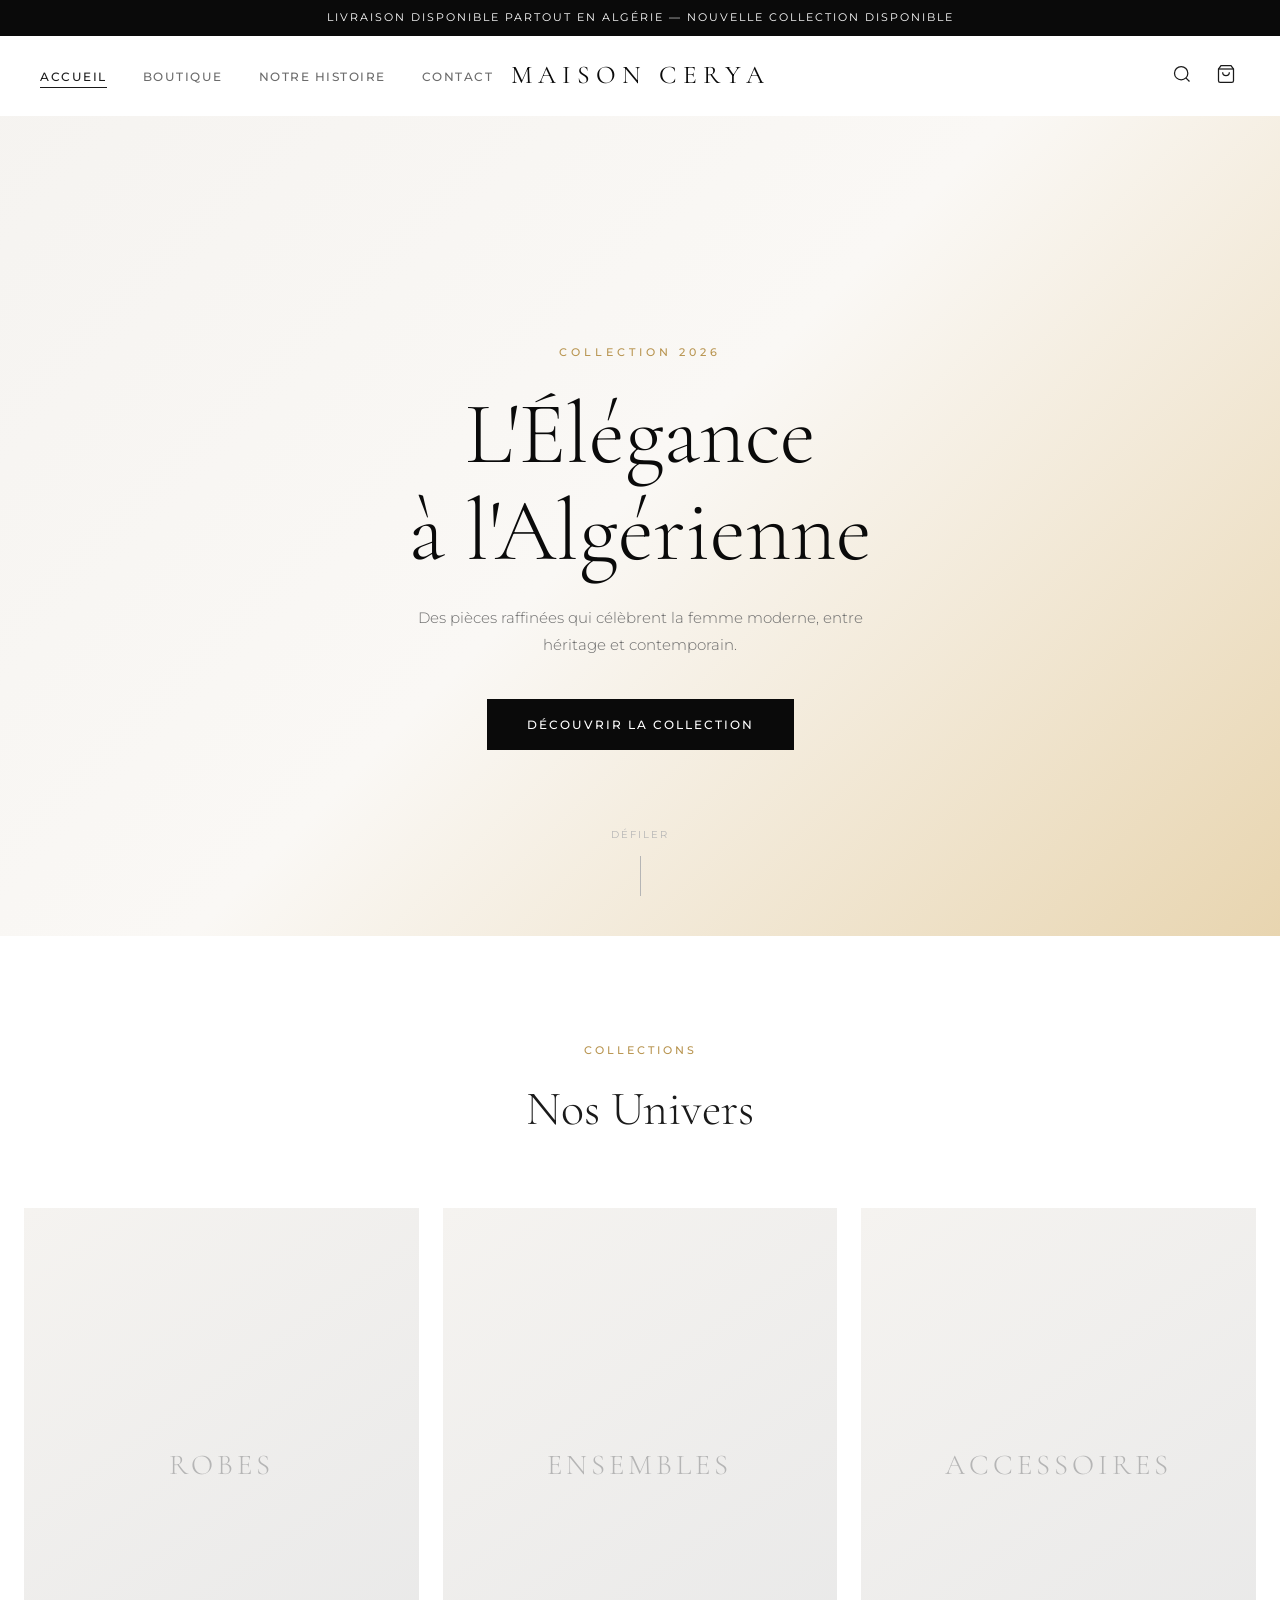
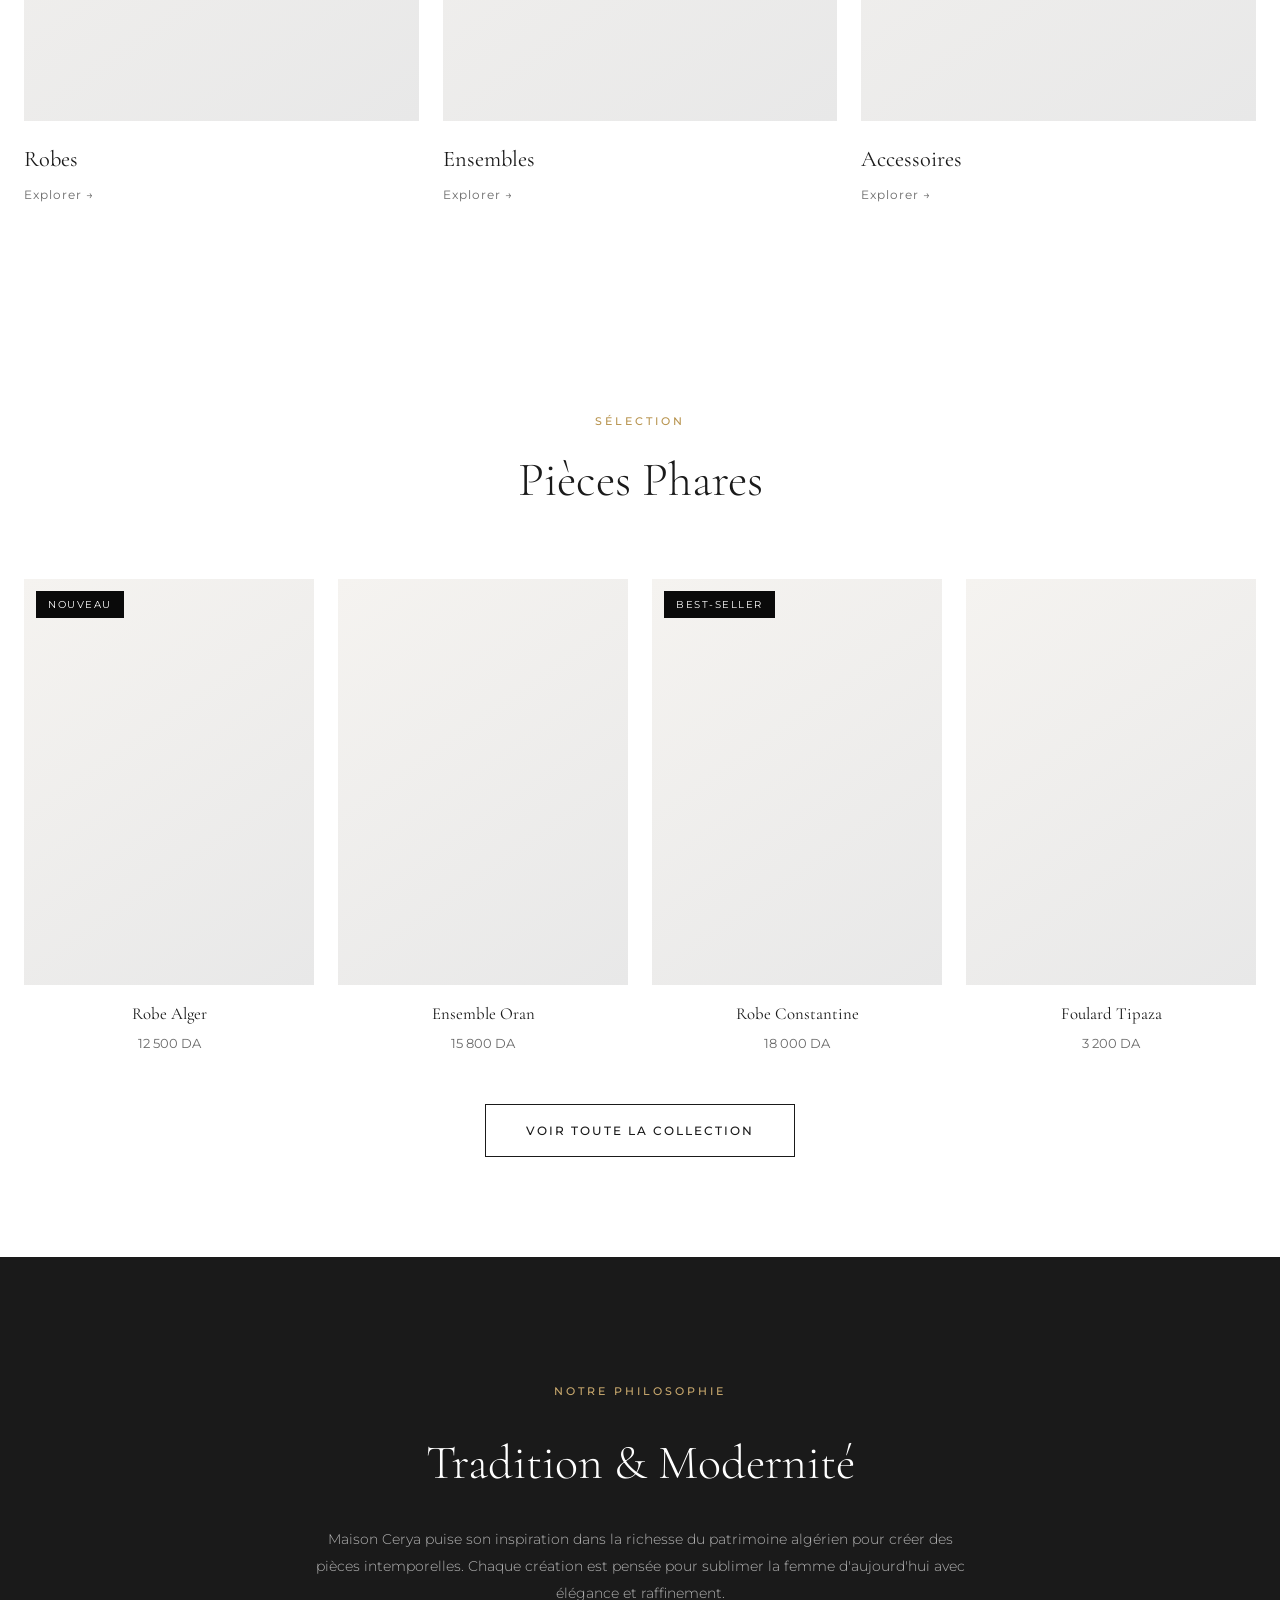
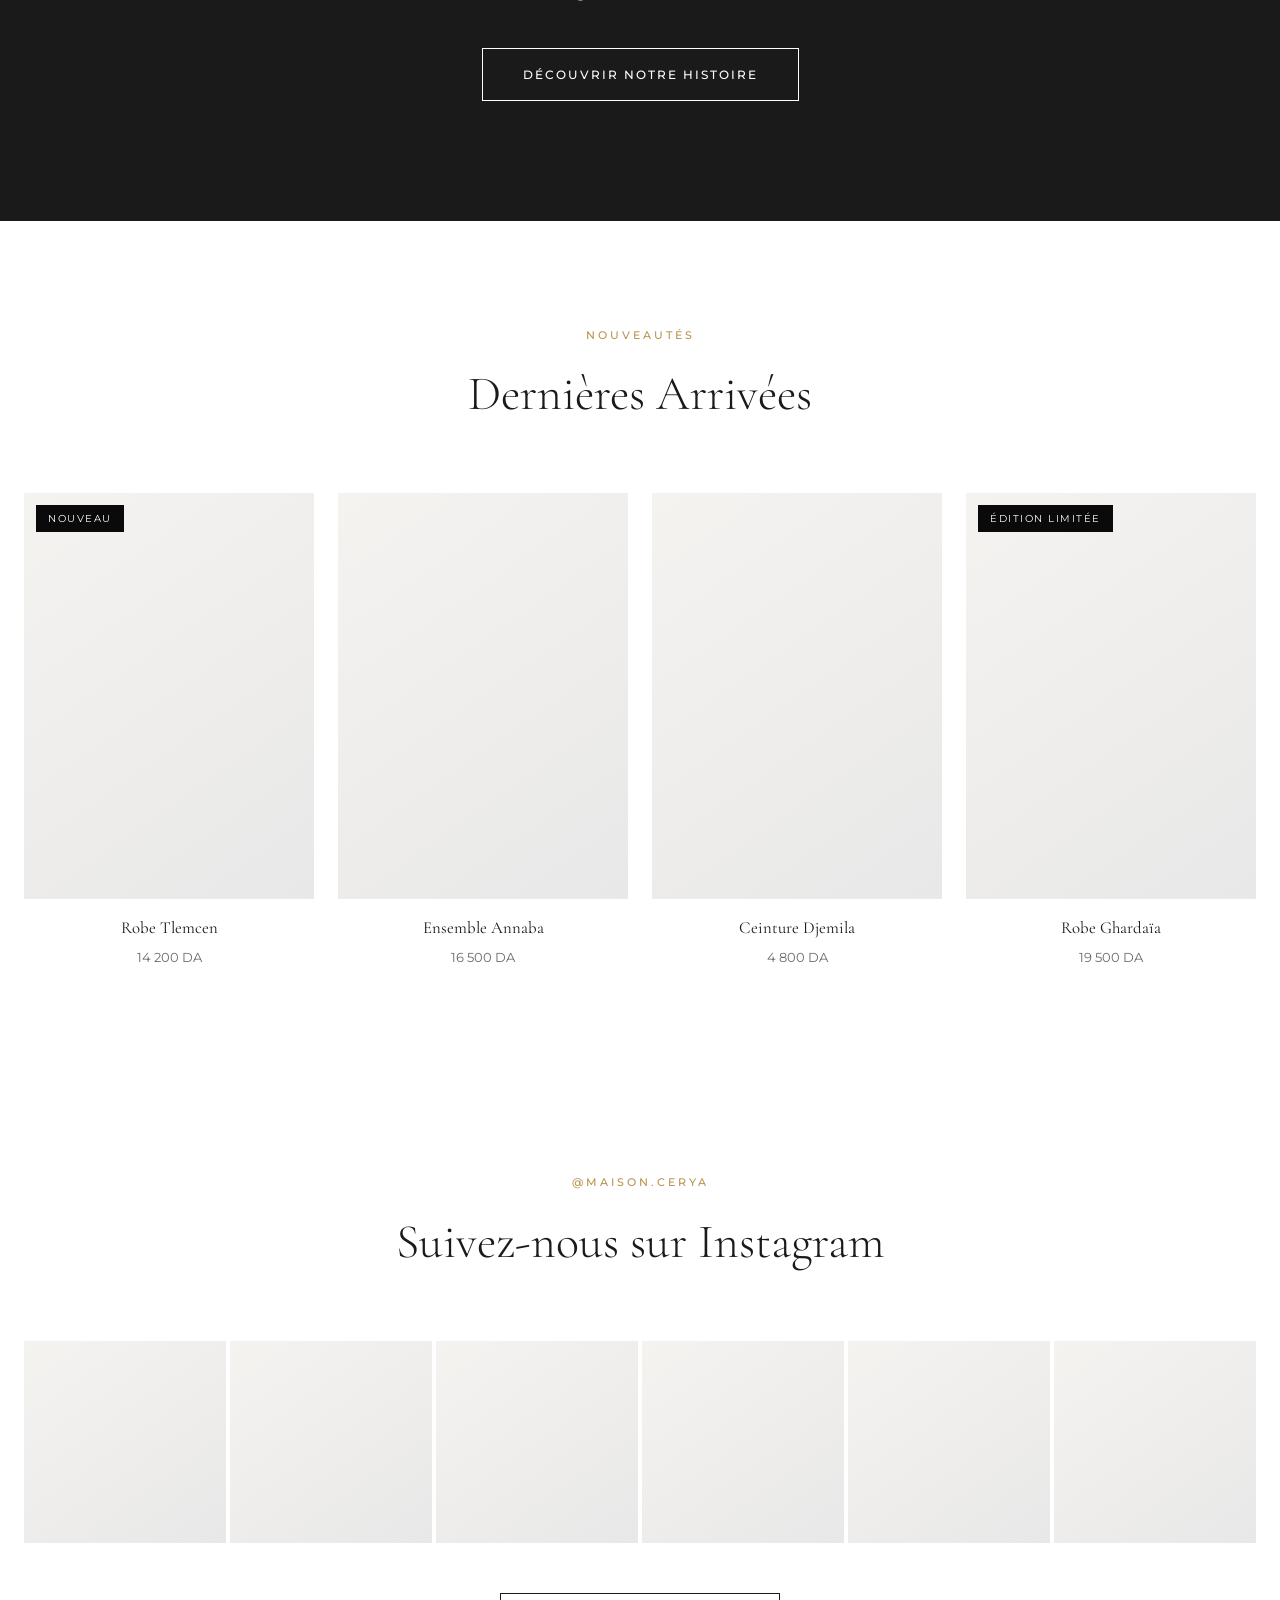
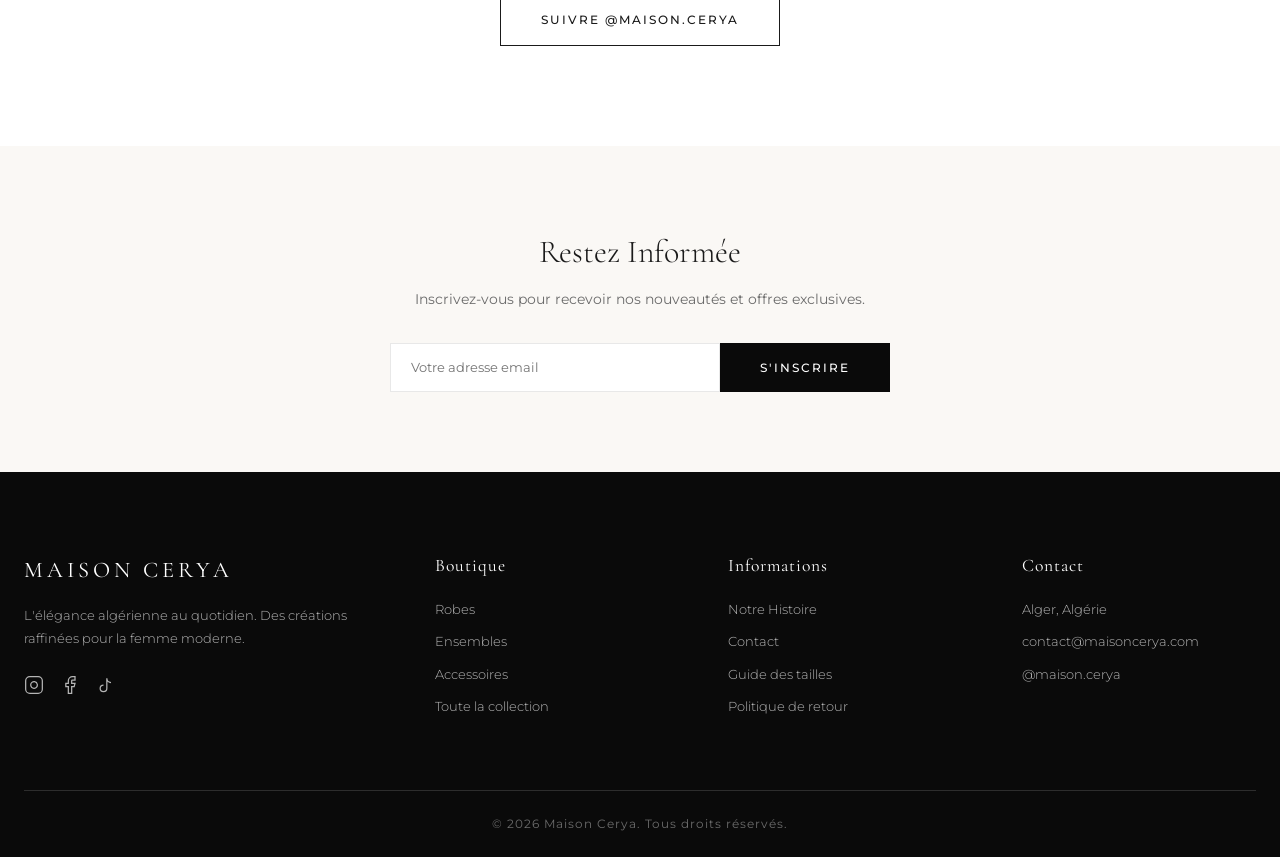
==== index.html @ 9278daff "Initial commit - Maison Cerya website" ====
<!doctype html>
<html lang="fr">
  <head>
    <meta charset="UTF-8" />
    <meta name="viewport" content="width=device-width, initial-scale=1.0" />
    <title>Maison Cerya — Élégance Algérienne</title>
    <meta
      name="description"
      content="Maison Cerya — Marque de vêtements pour femmes alliant tradition algérienne et élégance moderne."
    />
    <link rel="preconnect" href="https://fonts.googleapis.com" />
    <link rel="preconnect" href="https://fonts.gstatic.com" crossorigin />
    <link
      href="https://fonts.googleapis.com/css2?family=Cormorant+Garamond:ital,wght@0,300;0,400;0,500;0,600;1,300;1,400&family=Montserrat:wght@300;400;500;600&display=swap"
      rel="stylesheet"
    />
    <link rel="stylesheet" href="css/style.css" />
  </head>
  <body>
    <!-- Announcement Bar -->
    <div class="announcement-bar">
      <p>
        Livraison disponible partout en Algérie — Nouvelle collection disponible
      </p>
    </div>

    <!-- Navigation -->
    <nav class="navbar" id="navbar">
      <div class="nav-container">
        <button class="menu-toggle" id="menuToggle" aria-label="Menu">
          <span></span>
          <span></span>
          <span></span>
        </button>

        <a href="index.html" class="logo">
          <span class="logo-text">MAISON CERYA</span>
        </a>

        <ul class="nav-links" id="navLinks">
          <li><a href="index.html" class="active">Accueil</a></li>
          <li><a href="shop.html">Boutique</a></li>
          <li><a href="about.html">Notre Histoire</a></li>
          <li><a href="contact.html">Contact</a></li>
        </ul>

        <div class="nav-icons">
          <button
            class="icon-btn search-btn"
            id="searchBtn"
            aria-label="Rechercher"
          >
            <svg
              width="20"
              height="20"
              viewBox="0 0 24 24"
              fill="none"
              stroke="currentColor"
              stroke-width="1.5"
            >
              <circle cx="11" cy="11" r="8" />
              <path d="m21 21-4.35-4.35" />
            </svg>
          </button>
          <button class="icon-btn cart-btn" id="cartBtn" aria-label="Panier">
            <svg
              width="20"
              height="20"
              viewBox="0 0 24 24"
              fill="none"
              stroke="currentColor"
              stroke-width="1.5"
            >
              <path d="M6 2L3 6v14a2 2 0 002 2h14a2 2 0 002-2V6l-3-4z" />
              <line x1="3" y1="6" x2="21" y2="6" />
              <path d="M16 10a4 4 0 01-8 0" />
            </svg>
            <span class="cart-count" id="cartCount">0</span>
          </button>
        </div>
      </div>
    </nav>

    <!-- Mobile Menu -->
    <div class="mobile-menu" id="mobileMenu">
      <ul>
        <li><a href="index.html">Accueil</a></li>
        <li><a href="shop.html">Boutique</a></li>
        <li><a href="about.html">Notre Histoire</a></li>
        <li><a href="contact.html">Contact</a></li>
      </ul>
    </div>

    <!-- Search Overlay -->
    <div class="search-overlay" id="searchOverlay">
      <div class="search-container">
        <input
          type="text"
          placeholder="Rechercher..."
          id="searchInput"
          autocomplete="off"
        />
        <button class="search-close" id="searchClose" aria-label="Fermer">
          <svg
            width="24"
            height="24"
            viewBox="0 0 24 24"
            fill="none"
            stroke="currentColor"
            stroke-width="1.5"
          >
            <line x1="18" y1="6" x2="6" y2="18" />
            <line x1="6" y1="6" x2="18" y2="18" />
          </svg>
        </button>
      </div>
    </div>

    <!-- Cart Sidebar -->
    <div class="cart-overlay" id="cartOverlay"></div>
    <div class="cart-sidebar" id="cartSidebar">
      <div class="cart-header">
        <h3>Votre Panier</h3>
        <button class="cart-close" id="cartClose" aria-label="Fermer">
          <svg
            width="24"
            height="24"
            viewBox="0 0 24 24"
            fill="none"
            stroke="currentColor"
            stroke-width="1.5"
          >
            <line x1="18" y1="6" x2="6" y2="18" />
            <line x1="6" y1="6" x2="18" y2="18" />
          </svg>
        </button>
      </div>
      <div class="cart-items" id="cartItems">
        <div class="cart-empty">
          <p>Votre panier est vide</p>
          <a href="shop.html" class="btn btn-primary">Découvrir la boutique</a>
        </div>
      </div>
      <div class="cart-footer" id="cartFooter" style="display: none">
        <div class="cart-total">
          <span>Total</span>
          <span id="cartTotal">0 DA</span>
        </div>
        <button class="btn btn-primary btn-full" id="checkoutBtn">
          Passer la commande
        </button>
      </div>
    </div>

    <!-- Hero Section -->
    <section class="hero">
      <div class="hero-content">
        <span class="hero-subtitle fade-up">Collection 2026</span>
        <h1 class="hero-title fade-up">L'Élégance<br />à l'Algérienne</h1>
        <p class="hero-desc fade-up">
          Des pièces raffinées qui célèbrent la femme moderne, entre héritage et
          contemporain.
        </p>
        <a href="shop.html" class="btn btn-primary fade-up"
          >Découvrir la collection</a
        >
      </div>
      <div class="hero-scroll">
        <span>Défiler</span>
        <div class="scroll-line"></div>
      </div>
    </section>

    <!-- Featured Categories -->
    <section class="categories section">
      <div class="container">
        <div class="section-header">
          <span class="section-tag">Collections</span>
          <h2 class="section-title">Nos Univers</h2>
        </div>
        <div class="categories-grid">
          <a href="shop.html?category=robes" class="category-card">
            <div class="category-image">
              <div class="category-placeholder">
                <span>ROBES</span>
              </div>
            </div>
            <div class="category-info">
              <h3>Robes</h3>
              <span class="category-link">Explorer →</span>
            </div>
          </a>
          <a href="shop.html?category=ensembles" class="category-card">
            <div class="category-image">
              <div class="category-placeholder">
                <span>ENSEMBLES</span>
              </div>
            </div>
            <div class="category-info">
              <h3>Ensembles</h3>
              <span class="category-link">Explorer →</span>
            </div>
          </a>
          <a href="shop.html?category=accessoires" class="category-card">
            <div class="category-image">
              <div class="category-placeholder">
                <span>ACCESSOIRES</span>
              </div>
            </div>
            <div class="category-info">
              <h3>Accessoires</h3>
              <span class="category-link">Explorer →</span>
            </div>
          </a>
        </div>
      </div>
    </section>

    <!-- Featured Products -->
    <section class="featured section">
      <div class="container">
        <div class="section-header">
          <span class="section-tag">Sélection</span>
          <h2 class="section-title">Pièces Phares</h2>
        </div>
        <div class="products-grid" id="featuredProducts">
          <!-- Products loaded dynamically via Shopify or static fallback -->
        </div>
        <div class="section-cta">
          <a href="shop.html" class="btn btn-outline"
            >Voir toute la collection</a
          >
        </div>
      </div>
    </section>

    <!-- Brand Story Banner -->
    <section class="story-banner">
      <div class="story-content">
        <span class="section-tag">Notre Philosophie</span>
        <h2>Tradition & Modernité</h2>
        <p>
          Maison Cerya puise son inspiration dans la richesse du patrimoine
          algérien pour créer des pièces intemporelles. Chaque création est
          pensée pour sublimer la femme d'aujourd'hui avec élégance et
          raffinement.
        </p>
        <a href="about.html" class="btn btn-outline-light"
          >Découvrir notre histoire</a
        >
      </div>
    </section>

    <!-- New Arrivals -->
    <section class="new-arrivals section">
      <div class="container">
        <div class="section-header">
          <span class="section-tag">Nouveautés</span>
          <h2 class="section-title">Dernières Arrivées</h2>
        </div>
        <div class="products-grid" id="newArrivals">
          <!-- Products loaded dynamically -->
        </div>
      </div>
    </section>

    <!-- Instagram Feed -->
    <section class="instagram section">
      <div class="container">
        <div class="section-header">
          <span class="section-tag">@maison.cerya</span>
          <h2 class="section-title">Suivez-nous sur Instagram</h2>
        </div>
        <div class="instagram-grid">
          <a
            href="https://www.instagram.com/maison.cerya/"
            target="_blank"
            rel="noopener noreferrer"
            class="insta-item"
          >
            <div class="insta-placeholder"></div>
          </a>
          <a
            href="https://www.instagram.com/maison.cerya/"
            target="_blank"
            rel="noopener noreferrer"
            class="insta-item"
          >
            <div class="insta-placeholder"></div>
          </a>
          <a
            href="https://www.instagram.com/maison.cerya/"
            target="_blank"
            rel="noopener noreferrer"
            class="insta-item"
          >
            <div class="insta-placeholder"></div>
          </a>
          <a
            href="https://www.instagram.com/maison.cerya/"
            target="_blank"
            rel="noopener noreferrer"
            class="insta-item"
          >
            <div class="insta-placeholder"></div>
          </a>
          <a
            href="https://www.instagram.com/maison.cerya/"
            target="_blank"
            rel="noopener noreferrer"
            class="insta-item"
          >
            <div class="insta-placeholder"></div>
          </a>
          <a
            href="https://www.instagram.com/maison.cerya/"
            target="_blank"
            rel="noopener noreferrer"
            class="insta-item"
          >
            <div class="insta-placeholder"></div>
          </a>
        </div>
        <div class="section-cta">
          <a
            href="https://www.instagram.com/maison.cerya/"
            target="_blank"
            rel="noopener noreferrer"
            class="btn btn-outline"
            >Suivre @maison.cerya</a
          >
        </div>
      </div>
    </section>

    <!-- Newsletter -->
    <section class="newsletter">
      <div class="container">
        <div class="newsletter-content">
          <h2>Restez Informée</h2>
          <p>
            Inscrivez-vous pour recevoir nos nouveautés et offres exclusives.
          </p>
          <form class="newsletter-form" id="newsletterForm">
            <input type="email" placeholder="Votre adresse email" required />
            <button type="submit" class="btn btn-primary">S'inscrire</button>
          </form>
        </div>
      </div>
    </section>

    <!-- Footer -->
    <footer class="footer">
      <div class="container">
        <div class="footer-grid">
          <div class="footer-col footer-brand">
            <h3 class="footer-logo">MAISON CERYA</h3>
            <p>
              L'élégance algérienne au quotidien. Des créations raffinées pour
              la femme moderne.
            </p>
            <div class="social-links">
              <a
                href="https://www.instagram.com/maison.cerya/"
                target="_blank"
                rel="noopener noreferrer"
                aria-label="Instagram"
              >
                <svg
                  width="20"
                  height="20"
                  viewBox="0 0 24 24"
                  fill="none"
                  stroke="currentColor"
                  stroke-width="1.5"
                >
                  <rect x="2" y="2" width="20" height="20" rx="5" ry="5" />
                  <path d="M16 11.37A4 4 0 1112.63 8 4 4 0 0116 11.37z" />
                  <line x1="17.5" y1="6.5" x2="17.51" y2="6.5" />
                </svg>
              </a>
              <a href="#" aria-label="Facebook">
                <svg
                  width="20"
                  height="20"
                  viewBox="0 0 24 24"
                  fill="none"
                  stroke="currentColor"
                  stroke-width="1.5"
                >
                  <path
                    d="M18 2h-3a5 5 0 00-5 5v3H7v4h3v8h4v-8h3l1-4h-4V7a1 1 0 011-1h3z"
                  />
                </svg>
              </a>
              <a href="#" aria-label="TikTok">
                <svg
                  width="20"
                  height="20"
                  viewBox="0 0 24 24"
                  fill="none"
                  stroke="currentColor"
                  stroke-width="1.5"
                >
                  <path d="M9 12a4 4 0 104 4V4a5 5 0 005 5" />
                </svg>
              </a>
            </div>
          </div>
          <div class="footer-col">
            <h4>Boutique</h4>
            <ul>
              <li><a href="shop.html?category=robes">Robes</a></li>
              <li><a href="shop.html?category=ensembles">Ensembles</a></li>
              <li><a href="shop.html?category=accessoires">Accessoires</a></li>
              <li><a href="shop.html">Toute la collection</a></li>
            </ul>
          </div>
          <div class="footer-col">
            <h4>Informations</h4>
            <ul>
              <li><a href="about.html">Notre Histoire</a></li>
              <li><a href="contact.html">Contact</a></li>
              <li><a href="#">Guide des tailles</a></li>
              <li><a href="#">Politique de retour</a></li>
            </ul>
          </div>
          <div class="footer-col">
            <h4>Contact</h4>
            <ul>
              <li>Alger, Algérie</li>
              <li>
                <a href="mailto:contact@maisoncerya.com"
                  >contact@maisoncerya.com</a
                >
              </li>
              <li>
                <a
                  href="https://www.instagram.com/maison.cerya/"
                  target="_blank"
                  rel="noopener noreferrer"
                  >@maison.cerya</a
                >
              </li>
            </ul>
          </div>
        </div>
        <div class="footer-bottom">
          <p>&copy; 2026 Maison Cerya. Tous droits réservés.</p>
        </div>
      </div>
    </footer>

    <!-- Shopify Buy SDK -->
    <script src="https://sdks.shopifycdn.com/buy-button/latest/buy-button-storefront.min.js"></script>
    <script src="js/app.js"></script>
  </body>
</html>
---- css/style.css ----
/* ============================================
   MAISON CERYA — Global Styles
   Modern, Minimalist, Elegant
   ============================================ */

/* --- CSS Variables --- */
:root {
  --color-black: #0a0a0a;
  --color-dark: #1a1a1a;
  --color-charcoal: #2d2d2d;
  --color-gray: #6b6b6b;
  --color-light-gray: #b5b5b5;
  --color-silver: #e8e8e8;
  --color-off-white: #f5f3f0;
  --color-white: #ffffff;
  --color-cream: #faf8f5;
  --color-warm: #c9a96e;
  --color-warm-dark: #b8944f;
  --color-warm-light: #e8d5b0;

  --font-heading: "Cormorant Garamond", Georgia, serif;
  --font-body: "Montserrat", "Helvetica Neue", sans-serif;

  --header-height: 80px;
  --announcement-height: 36px;
  --transition: 0.3s cubic-bezier(0.25, 0.46, 0.45, 0.94);
  --transition-slow: 0.6s cubic-bezier(0.25, 0.46, 0.45, 0.94);
}

/* --- Reset & Base --- */
*,
*::before,
*::after {
  margin: 0;
  padding: 0;
  box-sizing: border-box;
}

html {
  scroll-behavior: smooth;
  font-size: 16px;
}

body {
  font-family: var(--font-body);
  color: var(--color-dark);
  background-color: var(--color-white);
  line-height: 1.6;
  -webkit-font-smoothing: antialiased;
  -moz-osx-font-smoothing: grayscale;
  overflow-x: hidden;
}

a {
  text-decoration: none;
  color: inherit;
  transition: var(--transition);
}

ul {
  list-style: none;
}

img {
  max-width: 100%;
  height: auto;
  display: block;
}

button {
  border: none;
  background: none;
  cursor: pointer;
  font-family: inherit;
  color: inherit;
}

input,
textarea,
select {
  font-family: inherit;
  font-size: inherit;
  border: none;
  outline: none;
}

.container {
  max-width: 1280px;
  margin: 0 auto;
  padding: 0 24px;
}

.section {
  padding: 100px 0;
}

/* --- Buttons --- */
.btn {
  display: inline-block;
  font-family: var(--font-body);
  font-size: 0.75rem;
  font-weight: 500;
  letter-spacing: 2px;
  text-transform: uppercase;
  padding: 16px 40px;
  transition: var(--transition);
  cursor: pointer;
  border: none;
  text-align: center;
}

.btn-primary {
  background: var(--color-black);
  color: var(--color-white);
}

.btn-primary:hover {
  background: var(--color-charcoal);
}

.btn-outline {
  background: transparent;
  color: var(--color-dark);
  border: 1px solid var(--color-dark);
}

.btn-outline:hover {
  background: var(--color-dark);
  color: var(--color-white);
}

.btn-outline-light {
  background: transparent;
  color: var(--color-white);
  border: 1px solid var(--color-white);
}

.btn-outline-light:hover {
  background: var(--color-white);
  color: var(--color-dark);
}

.btn-full {
  width: 100%;
}

/* --- Announcement Bar --- */
.announcement-bar {
  background: var(--color-black);
  color: var(--color-white);
  text-align: center;
  padding: 8px 24px;
  font-size: 0.7rem;
  letter-spacing: 2px;
  text-transform: uppercase;
  height: var(--announcement-height);
  display: flex;
  align-items: center;
  justify-content: center;
}

/* --- Navbar --- */
.navbar {
  position: fixed;
  top: var(--announcement-height);
  left: 0;
  right: 0;
  height: var(--header-height);
  background: rgba(255, 255, 255, 0.97);
  backdrop-filter: blur(20px);
  -webkit-backdrop-filter: blur(20px);
  z-index: 1000;
  transition: var(--transition);
  border-bottom: 1px solid transparent;
}

.navbar.scrolled {
  top: 0;
  border-bottom: 1px solid var(--color-silver);
  box-shadow: 0 1px 20px rgba(0, 0, 0, 0.04);
}

.nav-container {
  max-width: 1400px;
  margin: 0 auto;
  padding: 0 40px;
  height: 100%;
  display: flex;
  align-items: center;
  justify-content: space-between;
}

.logo {
  position: absolute;
  left: 50%;
  transform: translateX(-50%);
}

.logo-text {
  font-family: var(--font-heading);
  font-size: 1.6rem;
  font-weight: 400;
  letter-spacing: 6px;
  color: var(--color-black);
}

.nav-links {
  display: flex;
  gap: 36px;
}

.nav-links a {
  font-size: 0.72rem;
  font-weight: 500;
  letter-spacing: 1.5px;
  text-transform: uppercase;
  color: var(--color-gray);
  position: relative;
}

.nav-links a::after {
  content: "";
  position: absolute;
  bottom: -4px;
  left: 0;
  width: 0;
  height: 1px;
  background: var(--color-dark);
  transition: var(--transition);
}

.nav-links a:hover,
.nav-links a.active {
  color: var(--color-dark);
}

.nav-links a:hover::after,
.nav-links a.active::after {
  width: 100%;
}

.nav-icons {
  display: flex;
  gap: 16px;
  align-items: center;
}

.icon-btn {
  position: relative;
  padding: 4px;
  color: var(--color-dark);
}

.icon-btn:hover {
  color: var(--color-warm);
}

.cart-count {
  position: absolute;
  top: -4px;
  right: -8px;
  background: var(--color-black);
  color: var(--color-white);
  font-size: 0.6rem;
  width: 18px;
  height: 18px;
  border-radius: 50%;
  display: flex;
  align-items: center;
  justify-content: center;
  font-weight: 600;
  opacity: 0;
  transition: var(--transition);
}

.cart-count.visible {
  opacity: 1;
}

/* --- Menu Toggle --- */
.menu-toggle {
  display: none;
  flex-direction: column;
  gap: 5px;
  padding: 4px;
  z-index: 1001;
}

.menu-toggle span {
  display: block;
  width: 22px;
  height: 1.5px;
  background: var(--color-dark);
  transition: var(--transition);
}

.menu-toggle.active span:nth-child(1) {
  transform: rotate(45deg) translate(4px, 5px);
}

.menu-toggle.active span:nth-child(2) {
  opacity: 0;
}

.menu-toggle.active span:nth-child(3) {
  transform: rotate(-45deg) translate(4px, -5px);
}

/* --- Mobile Menu --- */
.mobile-menu {
  position: fixed;
  top: 0;
  left: 0;
  width: 100%;
  height: 100vh;
  background: var(--color-white);
  z-index: 999;
  display: flex;
  align-items: center;
  justify-content: center;
  opacity: 0;
  visibility: hidden;
  transition: var(--transition-slow);
}

.mobile-menu.active {
  opacity: 1;
  visibility: visible;
}

.mobile-menu ul {
  text-align: center;
}

.mobile-menu li {
  margin: 24px 0;
}

.mobile-menu a {
  font-family: var(--font-heading);
  font-size: 2.4rem;
  color: var(--color-dark);
  font-weight: 300;
}

.mobile-menu a:hover {
  color: var(--color-warm);
}

/* --- Search Overlay --- */
.search-overlay {
  position: fixed;
  top: 0;
  left: 0;
  width: 100%;
  height: 100vh;
  background: rgba(255, 255, 255, 0.98);
  z-index: 2000;
  display: flex;
  align-items: center;
  justify-content: center;
  opacity: 0;
  visibility: hidden;
  transition: var(--transition);
}

.search-overlay.active {
  opacity: 1;
  visibility: visible;
}

.search-container {
  display: flex;
  align-items: center;
  gap: 20px;
  width: 100%;
  max-width: 600px;
  padding: 0 24px;
}

.search-container input {
  flex: 1;
  font-family: var(--font-heading);
  font-size: 2rem;
  border-bottom: 1px solid var(--color-silver);
  padding: 12px 0;
  background: transparent;
}

.search-close {
  color: var(--color-gray);
}

.search-close:hover {
  color: var(--color-dark);
}

/* --- Cart Sidebar --- */
.cart-overlay {
  position: fixed;
  top: 0;
  left: 0;
  width: 100%;
  height: 100vh;
  background: rgba(0, 0, 0, 0.4);
  z-index: 2000;
  opacity: 0;
  visibility: hidden;
  transition: var(--transition);
}

.cart-overlay.active {
  opacity: 1;
  visibility: visible;
}

.cart-sidebar {
  position: fixed;
  top: 0;
  right: 0;
  width: 420px;
  max-width: 100%;
  height: 100vh;
  background: var(--color-white);
  z-index: 2001;
  display: flex;
  flex-direction: column;
  transform: translateX(100%);
  transition: var(--transition);
}

.cart-sidebar.active {
  transform: translateX(0);
}

.cart-header {
  display: flex;
  align-items: center;
  justify-content: space-between;
  padding: 24px 28px;
  border-bottom: 1px solid var(--color-silver);
}

.cart-header h3 {
  font-family: var(--font-heading);
  font-size: 1.4rem;
  font-weight: 400;
}

.cart-close {
  color: var(--color-gray);
}

.cart-close:hover {
  color: var(--color-dark);
}

.cart-items {
  flex: 1;
  overflow-y: auto;
  padding: 24px 28px;
}

.cart-empty {
  text-align: center;
  padding: 60px 0;
}

.cart-empty p {
  font-size: 0.85rem;
  color: var(--color-gray);
  margin-bottom: 24px;
}

.cart-item {
  display: flex;
  gap: 16px;
  padding: 16px 0;
  border-bottom: 1px solid var(--color-silver);
}

.cart-item-image {
  width: 80px;
  height: 100px;
  background: var(--color-off-white);
  flex-shrink: 0;
}

.cart-item-info {
  flex: 1;
}

.cart-item-name {
  font-size: 0.85rem;
  font-weight: 500;
  margin-bottom: 4px;
}

.cart-item-price {
  font-size: 0.8rem;
  color: var(--color-gray);
  margin-bottom: 12px;
}

.cart-item-qty {
  display: flex;
  align-items: center;
  gap: 12px;
}

.cart-item-qty button {
  width: 28px;
  height: 28px;
  border: 1px solid var(--color-silver);
  display: flex;
  align-items: center;
  justify-content: center;
  font-size: 0.9rem;
}

.cart-item-qty span {
  font-size: 0.85rem;
}

.cart-item-remove {
  font-size: 0.7rem;
  color: var(--color-light-gray);
  text-transform: uppercase;
  letter-spacing: 1px;
  margin-top: 8px;
}

.cart-item-remove:hover {
  color: var(--color-dark);
}

.cart-footer {
  padding: 24px 28px;
  border-top: 1px solid var(--color-silver);
}

.cart-total {
  display: flex;
  justify-content: space-between;
  font-size: 0.9rem;
  font-weight: 500;
  margin-bottom: 16px;
}

/* --- Hero --- */
.hero {
  height: 100vh;
  min-height: 600px;
  background: linear-gradient(
    135deg,
    var(--color-off-white) 0%,
    var(--color-cream) 50%,
    var(--color-warm-light) 100%
  );
  display: flex;
  align-items: center;
  justify-content: center;
  text-align: center;
  position: relative;
  padding-top: calc(var(--header-height) + var(--announcement-height));
}

.hero-content {
  max-width: 700px;
  padding: 0 24px;
}

.hero-subtitle {
  display: inline-block;
  font-size: 0.7rem;
  font-weight: 500;
  letter-spacing: 4px;
  text-transform: uppercase;
  color: var(--color-warm-dark);
  margin-bottom: 24px;
}

.hero-title {
  font-family: var(--font-heading);
  font-size: clamp(3rem, 8vw, 5.5rem);
  font-weight: 300;
  line-height: 1.1;
  color: var(--color-black);
  margin-bottom: 24px;
}

.hero-desc {
  font-size: 0.95rem;
  font-weight: 300;
  color: var(--color-gray);
  max-width: 500px;
  margin: 0 auto 40px;
  line-height: 1.8;
}

.hero-scroll {
  position: absolute;
  bottom: 40px;
  left: 50%;
  transform: translateX(-50%);
  display: flex;
  flex-direction: column;
  align-items: center;
  gap: 12px;
}

.hero-scroll span {
  font-size: 0.65rem;
  letter-spacing: 2px;
  text-transform: uppercase;
  color: var(--color-light-gray);
}

.scroll-line {
  width: 1px;
  height: 40px;
  background: var(--color-light-gray);
  position: relative;
  overflow: hidden;
}

.scroll-line::after {
  content: "";
  position: absolute;
  top: -100%;
  left: 0;
  width: 100%;
  height: 100%;
  background: var(--color-dark);
  animation: scrollDown 2s infinite;
}

@keyframes scrollDown {
  0% {
    top: -100%;
  }
  100% {
    top: 100%;
  }
}

/* --- Section Headers --- */
.section-header {
  text-align: center;
  margin-bottom: 60px;
}

.section-tag {
  display: inline-block;
  font-size: 0.68rem;
  font-weight: 500;
  letter-spacing: 3px;
  text-transform: uppercase;
  color: var(--color-warm-dark);
  margin-bottom: 12px;
}

.section-title {
  font-family: var(--font-heading);
  font-size: clamp(2rem, 4vw, 3rem);
  font-weight: 300;
  color: var(--color-dark);
}

.section-cta {
  text-align: center;
  margin-top: 50px;
}

/* --- Categories Grid --- */
.categories-grid {
  display: grid;
  grid-template-columns: repeat(3, 1fr);
  gap: 24px;
}

.category-card {
  position: relative;
  overflow: hidden;
  display: block;
}

.category-image {
  position: relative;
  padding-top: 130%;
  overflow: hidden;
}

.category-placeholder {
  position: absolute;
  top: 0;
  left: 0;
  width: 100%;
  height: 100%;
  background: linear-gradient(
    145deg,
    var(--color-off-white) 0%,
    var(--color-silver) 100%
  );
  display: flex;
  align-items: center;
  justify-content: center;
  transition: transform 0.8s cubic-bezier(0.25, 0.46, 0.45, 0.94);
}

.category-card:hover .category-placeholder {
  transform: scale(1.05);
}

.category-placeholder span {
  font-family: var(--font-heading);
  font-size: 1.8rem;
  font-weight: 300;
  color: var(--color-light-gray);
  letter-spacing: 4px;
}

.category-info {
  padding: 20px 0 0;
}

.category-info h3 {
  font-family: var(--font-heading);
  font-size: 1.4rem;
  font-weight: 400;
  margin-bottom: 4px;
}

.category-link {
  font-size: 0.72rem;
  letter-spacing: 1px;
  color: var(--color-gray);
  transition: var(--transition);
}

.category-card:hover .category-link {
  color: var(--color-warm-dark);
}

/* --- Products Grid --- */
.products-grid {
  display: grid;
  grid-template-columns: repeat(4, 1fr);
  gap: 24px;
}

.product-card {
  position: relative;
  display: block;
}

.product-image {
  position: relative;
  padding-top: 140%;
  overflow: hidden;
  margin-bottom: 16px;
  background: var(--color-off-white);
}

.product-image img {
  position: absolute;
  top: 0;
  left: 0;
  width: 100%;
  height: 100%;
  object-fit: cover;
  transition: transform 0.8s cubic-bezier(0.25, 0.46, 0.45, 0.94);
}

.product-card:hover .product-image img {
  transform: scale(1.05);
}

.product-placeholder {
  position: absolute;
  top: 0;
  left: 0;
  width: 100%;
  height: 100%;
  background: linear-gradient(
    145deg,
    var(--color-off-white) 0%,
    var(--color-silver) 100%
  );
  display: flex;
  align-items: center;
  justify-content: center;
  transition: transform 0.8s cubic-bezier(0.25, 0.46, 0.45, 0.94);
}

.product-card:hover .product-placeholder {
  transform: scale(1.05);
}

.product-badge {
  position: absolute;
  top: 12px;
  left: 12px;
  background: var(--color-black);
  color: var(--color-white);
  font-size: 0.6rem;
  letter-spacing: 1.5px;
  text-transform: uppercase;
  padding: 6px 12px;
  z-index: 1;
}

.product-quick-add {
  position: absolute;
  bottom: 0;
  left: 0;
  right: 0;
  background: rgba(255, 255, 255, 0.95);
  padding: 12px;
  text-align: center;
  font-size: 0.7rem;
  font-weight: 500;
  letter-spacing: 1.5px;
  text-transform: uppercase;
  transform: translateY(100%);
  transition: var(--transition);
  z-index: 1;
}

.product-card:hover .product-quick-add {
  transform: translateY(0);
}

.product-info {
  text-align: center;
}

.product-name {
  font-family: var(--font-heading);
  font-size: 1.05rem;
  font-weight: 400;
  margin-bottom: 6px;
  color: var(--color-dark);
}

.product-price {
  font-size: 0.8rem;
  color: var(--color-gray);
  font-weight: 400;
}

.product-price .original {
  text-decoration: line-through;
  margin-right: 8px;
  color: var(--color-light-gray);
}

/* --- Story Banner --- */
.story-banner {
  background: var(--color-dark);
  color: var(--color-white);
  padding: 120px 24px;
  text-align: center;
}

.story-content {
  max-width: 650px;
  margin: 0 auto;
}

.story-content .section-tag {
  color: var(--color-warm);
}

.story-content h2 {
  font-family: var(--font-heading);
  font-size: clamp(2rem, 4vw, 3rem);
  font-weight: 300;
  margin: 12px 0 24px;
}

.story-content p {
  font-size: 0.9rem;
  font-weight: 300;
  line-height: 1.9;
  color: var(--color-light-gray);
  margin-bottom: 40px;
}

/* --- Instagram Feed --- */
.instagram-grid {
  display: grid;
  grid-template-columns: repeat(6, 1fr);
  gap: 4px;
}

.insta-item {
  position: relative;
  padding-top: 100%;
  overflow: hidden;
}

.insta-placeholder {
  position: absolute;
  top: 0;
  left: 0;
  width: 100%;
  height: 100%;
  background: linear-gradient(
    145deg,
    var(--color-off-white) 0%,
    var(--color-silver) 100%
  );
  transition: var(--transition);
}

.insta-item:hover .insta-placeholder {
  opacity: 0.8;
}

/* --- Newsletter --- */
.newsletter {
  background: var(--color-cream);
  padding: 80px 24px;
}

.newsletter-content {
  text-align: center;
  max-width: 500px;
  margin: 0 auto;
}

.newsletter-content h2 {
  font-family: var(--font-heading);
  font-size: 2rem;
  font-weight: 300;
  margin-bottom: 12px;
}

.newsletter-content p {
  font-size: 0.85rem;
  color: var(--color-gray);
  margin-bottom: 32px;
}

.newsletter-form {
  display: flex;
  gap: 0;
}

.newsletter-form input {
  flex: 1;
  padding: 16px 20px;
  border: 1px solid var(--color-silver);
  background: var(--color-white);
  font-size: 0.8rem;
}

.newsletter-form .btn {
  white-space: nowrap;
}

/* --- Footer --- */
.footer {
  background: var(--color-black);
  color: var(--color-white);
  padding: 80px 0 0;
}

.footer-grid {
  display: grid;
  grid-template-columns: 1.5fr 1fr 1fr 1fr;
  gap: 60px;
  padding-bottom: 60px;
}

.footer-logo {
  font-family: var(--font-heading);
  font-size: 1.4rem;
  font-weight: 400;
  letter-spacing: 4px;
  margin-bottom: 16px;
}

.footer-brand p {
  font-size: 0.82rem;
  font-weight: 300;
  color: var(--color-light-gray);
  line-height: 1.8;
  margin-bottom: 24px;
}

.social-links {
  display: flex;
  gap: 16px;
}

.social-links a {
  color: var(--color-light-gray);
}

.social-links a:hover {
  color: var(--color-warm);
}

.footer-col h4 {
  font-family: var(--font-heading);
  font-size: 1.1rem;
  font-weight: 400;
  margin-bottom: 20px;
  letter-spacing: 1px;
}

.footer-col ul li {
  margin-bottom: 12px;
}

.footer-col ul li a,
.footer-col ul li {
  font-size: 0.8rem;
  font-weight: 300;
  color: var(--color-light-gray);
}

.footer-col ul li a:hover {
  color: var(--color-warm);
}

.footer-bottom {
  border-top: 1px solid var(--color-charcoal);
  padding: 24px 0;
  text-align: center;
}

.footer-bottom p {
  font-size: 0.72rem;
  color: var(--color-gray);
  letter-spacing: 1px;
}

/* --- Page Hero (for inner pages) --- */
.page-hero {
  padding: calc(var(--header-height) + var(--announcement-height) + 80px) 0 60px;
  text-align: center;
  background: var(--color-cream);
}

.page-hero h1 {
  font-family: var(--font-heading);
  font-size: clamp(2.4rem, 5vw, 3.5rem);
  font-weight: 300;
  color: var(--color-dark);
  margin-bottom: 12px;
}

.page-hero p {
  font-size: 0.9rem;
  color: var(--color-gray);
  font-weight: 300;
}

/* --- Breadcrumb --- */
.breadcrumb {
  padding: 16px 0;
  font-size: 0.72rem;
  color: var(--color-light-gray);
}

.breadcrumb a {
  color: var(--color-gray);
}

.breadcrumb a:hover {
  color: var(--color-dark);
}

.breadcrumb span {
  margin: 0 8px;
}

/* --- Shop Filters --- */
.shop-controls {
  display: flex;
  align-items: center;
  justify-content: space-between;
  padding: 20px 0;
  border-bottom: 1px solid var(--color-silver);
  margin-bottom: 40px;
}

.shop-count {
  font-size: 0.8rem;
  color: var(--color-gray);
}

.shop-filters {
  display: flex;
  gap: 24px;
  align-items: center;
}

.filter-btn {
  font-size: 0.72rem;
  letter-spacing: 1.5px;
  text-transform: uppercase;
  color: var(--color-gray);
  position: relative;
  padding-bottom: 4px;
}

.filter-btn:hover,
.filter-btn.active {
  color: var(--color-dark);
}

.filter-btn.active::after {
  content: "";
  position: absolute;
  bottom: 0;
  left: 0;
  width: 100%;
  height: 1px;
  background: var(--color-dark);
}

.sort-select {
  font-size: 0.72rem;
  letter-spacing: 1px;
  text-transform: uppercase;
  color: var(--color-gray);
  border: 1px solid var(--color-silver);
  padding: 8px 16px;
  background: transparent;
  cursor: pointer;
}

/* --- Product Detail --- */
.product-detail {
  padding: calc(var(--header-height) + var(--announcement-height) + 40px) 0 80px;
}

.product-detail-grid {
  display: grid;
  grid-template-columns: 1fr 1fr;
  gap: 60px;
  align-items: start;
}

.product-gallery {
  display: grid;
  gap: 8px;
}

.gallery-main {
  position: relative;
  padding-top: 130%;
  background: var(--color-off-white);
  overflow: hidden;
}

.gallery-main img {
  position: absolute;
  top: 0;
  left: 0;
  width: 100%;
  height: 100%;
  object-fit: cover;
}

.gallery-thumbs {
  display: grid;
  grid-template-columns: repeat(4, 1fr);
  gap: 8px;
}

.gallery-thumb {
  padding-top: 100%;
  background: var(--color-off-white);
  cursor: pointer;
  position: relative;
  overflow: hidden;
  border: 2px solid transparent;
  transition: var(--transition);
}

.gallery-thumb.active {
  border-color: var(--color-dark);
}

.product-detail-info {
  padding-top: 20px;
}

.product-detail-info .section-tag {
  text-align: left;
}

.product-detail-title {
  font-family: var(--font-heading);
  font-size: 2.2rem;
  font-weight: 300;
  margin: 8px 0 16px;
}

.product-detail-price {
  font-size: 1.1rem;
  font-weight: 500;
  margin-bottom: 24px;
}

.product-detail-desc {
  font-size: 0.88rem;
  font-weight: 300;
  color: var(--color-gray);
  line-height: 1.8;
  margin-bottom: 32px;
}

.product-options {
  margin-bottom: 32px;
}

.option-group {
  margin-bottom: 20px;
}

.option-label {
  font-size: 0.72rem;
  letter-spacing: 1px;
  text-transform: uppercase;
  font-weight: 500;
  margin-bottom: 10px;
  display: block;
}

.size-options {
  display: flex;
  gap: 8px;
}

.size-btn {
  width: 44px;
  height: 44px;
  border: 1px solid var(--color-silver);
  display: flex;
  align-items: center;
  justify-content: center;
  font-size: 0.75rem;
  letter-spacing: 0.5px;
  transition: var(--transition);
}

.size-btn:hover,
.size-btn.active {
  border-color: var(--color-dark);
  background: var(--color-dark);
  color: var(--color-white);
}

.size-btn.disabled {
  opacity: 0.3;
  cursor: not-allowed;
}

.color-options {
  display: flex;
  gap: 10px;
}

.color-swatch {
  width: 32px;
  height: 32px;
  border-radius: 50%;
  border: 2px solid transparent;
  cursor: pointer;
  transition: var(--transition);
}

.color-swatch:hover,
.color-swatch.active {
  border-color: var(--color-dark);
}

.quantity-selector {
  display: flex;
  align-items: center;
  gap: 16px;
  margin-bottom: 32px;
}

.qty-controls {
  display: flex;
  align-items: center;
  border: 1px solid var(--color-silver);
}

.qty-controls button {
  width: 44px;
  height: 44px;
  display: flex;
  align-items: center;
  justify-content: center;
  font-size: 1rem;
}

.qty-controls input {
  width: 44px;
  height: 44px;
  text-align: center;
  font-size: 0.85rem;
  border-left: 1px solid var(--color-silver);
  border-right: 1px solid var(--color-silver);
}

.add-to-cart-btn {
  flex: 1;
}

.product-tabs {
  margin-top: 40px;
  border-top: 1px solid var(--color-silver);
}

.tab-headers {
  display: flex;
  gap: 32px;
  padding-top: 20px;
}

.tab-header {
  font-size: 0.72rem;
  letter-spacing: 1.5px;
  text-transform: uppercase;
  color: var(--color-gray);
  padding-bottom: 12px;
  border-bottom: 1px solid transparent;
  transition: var(--transition);
}

.tab-header:hover,
.tab-header.active {
  color: var(--color-dark);
  border-bottom-color: var(--color-dark);
}

.tab-content {
  padding: 24px 0;
  font-size: 0.88rem;
  font-weight: 300;
  line-height: 1.8;
  color: var(--color-gray);
  display: none;
}

.tab-content.active {
  display: block;
}

/* --- About Page --- */
.about-content {
  padding: 80px 0;
}

.about-grid {
  display: grid;
  grid-template-columns: 1fr 1fr;
  gap: 80px;
  align-items: center;
  margin-bottom: 80px;
}

.about-image {
  position: relative;
  padding-top: 120%;
  background: linear-gradient(
    145deg,
    var(--color-off-white) 0%,
    var(--color-silver) 100%
  );
}

.about-text h2 {
  font-family: var(--font-heading);
  font-size: 2.2rem;
  font-weight: 300;
  margin-bottom: 24px;
}

.about-text p {
  font-size: 0.9rem;
  font-weight: 300;
  color: var(--color-gray);
  line-height: 1.9;
  margin-bottom: 16px;
}

.values-grid {
  display: grid;
  grid-template-columns: repeat(3, 1fr);
  gap: 40px;
  text-align: center;
  padding: 80px 0;
  border-top: 1px solid var(--color-silver);
}

.value-item h3 {
  font-family: var(--font-heading);
  font-size: 1.4rem;
  font-weight: 400;
  margin-bottom: 12px;
}

.value-item p {
  font-size: 0.82rem;
  font-weight: 300;
  color: var(--color-gray);
  line-height: 1.7;
}

.value-icon {
  width: 48px;
  height: 48px;
  margin: 0 auto 20px;
  border: 1px solid var(--color-silver);
  border-radius: 50%;
  display: flex;
  align-items: center;
  justify-content: center;
}

/* --- Contact Page --- */
.contact-section {
  padding: 80px 0;
}

.contact-grid {
  display: grid;
  grid-template-columns: 1fr 1fr;
  gap: 80px;
}

.contact-info h2 {
  font-family: var(--font-heading);
  font-size: 2rem;
  font-weight: 300;
  margin-bottom: 24px;
}

.contact-info p {
  font-size: 0.88rem;
  font-weight: 300;
  color: var(--color-gray);
  line-height: 1.8;
  margin-bottom: 32px;
}

.contact-details {
  margin-bottom: 32px;
}

.contact-detail {
  display: flex;
  gap: 16px;
  margin-bottom: 20px;
  align-items: flex-start;
}

.contact-detail-icon {
  width: 40px;
  height: 40px;
  border: 1px solid var(--color-silver);
  border-radius: 50%;
  display: flex;
  align-items: center;
  justify-content: center;
  flex-shrink: 0;
}

.contact-detail-text h4 {
  font-size: 0.82rem;
  font-weight: 500;
  margin-bottom: 4px;
}

.contact-detail-text p {
  font-size: 0.82rem;
  margin-bottom: 0;
}

.contact-form {
  display: flex;
  flex-direction: column;
  gap: 20px;
}

.form-group {
  display: flex;
  flex-direction: column;
}

.form-group label {
  font-size: 0.72rem;
  letter-spacing: 1px;
  text-transform: uppercase;
  font-weight: 500;
  margin-bottom: 8px;
}

.form-group input,
.form-group textarea,
.form-group select {
  padding: 14px 16px;
  border: 1px solid var(--color-silver);
  font-size: 0.85rem;
  transition: var(--transition);
  background: transparent;
}

.form-group input:focus,
.form-group textarea:focus,
.form-group select:focus {
  border-color: var(--color-dark);
}

.form-group textarea {
  resize: vertical;
  min-height: 140px;
}

.form-row {
  display: grid;
  grid-template-columns: 1fr 1fr;
  gap: 20px;
}

/* --- Animations --- */
.fade-up {
  opacity: 0;
  transform: translateY(30px);
  transition:
    opacity 0.7s ease,
    transform 0.7s ease;
}

.fade-up.visible {
  opacity: 1;
  transform: translateY(0);
}

.fade-up:nth-child(2) {
  transition-delay: 0.1s;
}
.fade-up:nth-child(3) {
  transition-delay: 0.2s;
}
.fade-up:nth-child(4) {
  transition-delay: 0.3s;
}

/* --- Loading animation --- */
.loading-spinner {
  display: flex;
  justify-content: center;
  padding: 60px;
}

.loading-spinner::after {
  content: "";
  width: 30px;
  height: 30px;
  border: 2px solid var(--color-silver);
  border-top-color: var(--color-dark);
  border-radius: 50%;
  animation: spin 0.8s linear infinite;
}

@keyframes spin {
  to {
    transform: rotate(360deg);
  }
}

/* --- Responsive --- */
@media (max-width: 1024px) {
  .products-grid {
    grid-template-columns: repeat(3, 1fr);
  }

  .footer-grid {
    grid-template-columns: 1fr 1fr;
    gap: 40px;
  }

  .about-grid {
    gap: 40px;
  }

  .product-detail-grid {
    gap: 40px;
  }
}

@media (max-width: 768px) {
  .nav-links {
    display: none;
  }

  .menu-toggle {
    display: flex;
  }

  .logo {
    position: relative;
    left: auto;
    transform: none;
  }

  .nav-container {
    padding: 0 20px;
  }

  .hero-title {
    font-size: clamp(2.4rem, 10vw, 3.5rem);
  }

  .categories-grid {
    grid-template-columns: 1fr;
    gap: 32px;
  }

  .category-image {
    padding-top: 80%;
  }

  .products-grid {
    grid-template-columns: repeat(2, 1fr);
    gap: 16px;
  }

  .instagram-grid {
    grid-template-columns: repeat(3, 1fr);
  }

  .newsletter-form {
    flex-direction: column;
  }

  .newsletter-form .btn {
    width: 100%;
  }

  .footer-grid {
    grid-template-columns: 1fr;
    gap: 32px;
  }

  .section {
    padding: 60px 0;
  }

  .story-banner {
    padding: 80px 24px;
  }

  .page-hero {
    padding: calc(var(--header-height) + var(--announcement-height) + 40px) 0
      40px;
  }

  .product-detail-grid {
    grid-template-columns: 1fr;
    gap: 32px;
  }

  .product-detail {
    padding: calc(var(--header-height) + var(--announcement-height) + 20px) 0
      60px;
  }

  .about-grid {
    grid-template-columns: 1fr;
    gap: 32px;
  }

  .about-image {
    padding-top: 80%;
  }

  .values-grid {
    grid-template-columns: 1fr;
    gap: 32px;
  }

  .contact-grid {
    grid-template-columns: 1fr;
    gap: 40px;
  }

  .form-row {
    grid-template-columns: 1fr;
  }

  .shop-controls {
    flex-direction: column;
    gap: 16px;
    align-items: flex-start;
  }

  .cart-sidebar {
    width: 100%;
  }
}

@media (max-width: 480px) {
  .announcement-bar {
    font-size: 0.6rem;
    letter-spacing: 1px;
  }

  .logo-text {
    font-size: 1.2rem;
    letter-spacing: 4px;
  }

  .hero {
    min-height: 500px;
  }

  .products-grid {
    gap: 12px;
  }

  .product-name {
    font-size: 0.9rem;
  }

  .product-price {
    font-size: 0.75rem;
  }

  .btn {
    padding: 14px 28px;
    font-size: 0.7rem;
  }
}
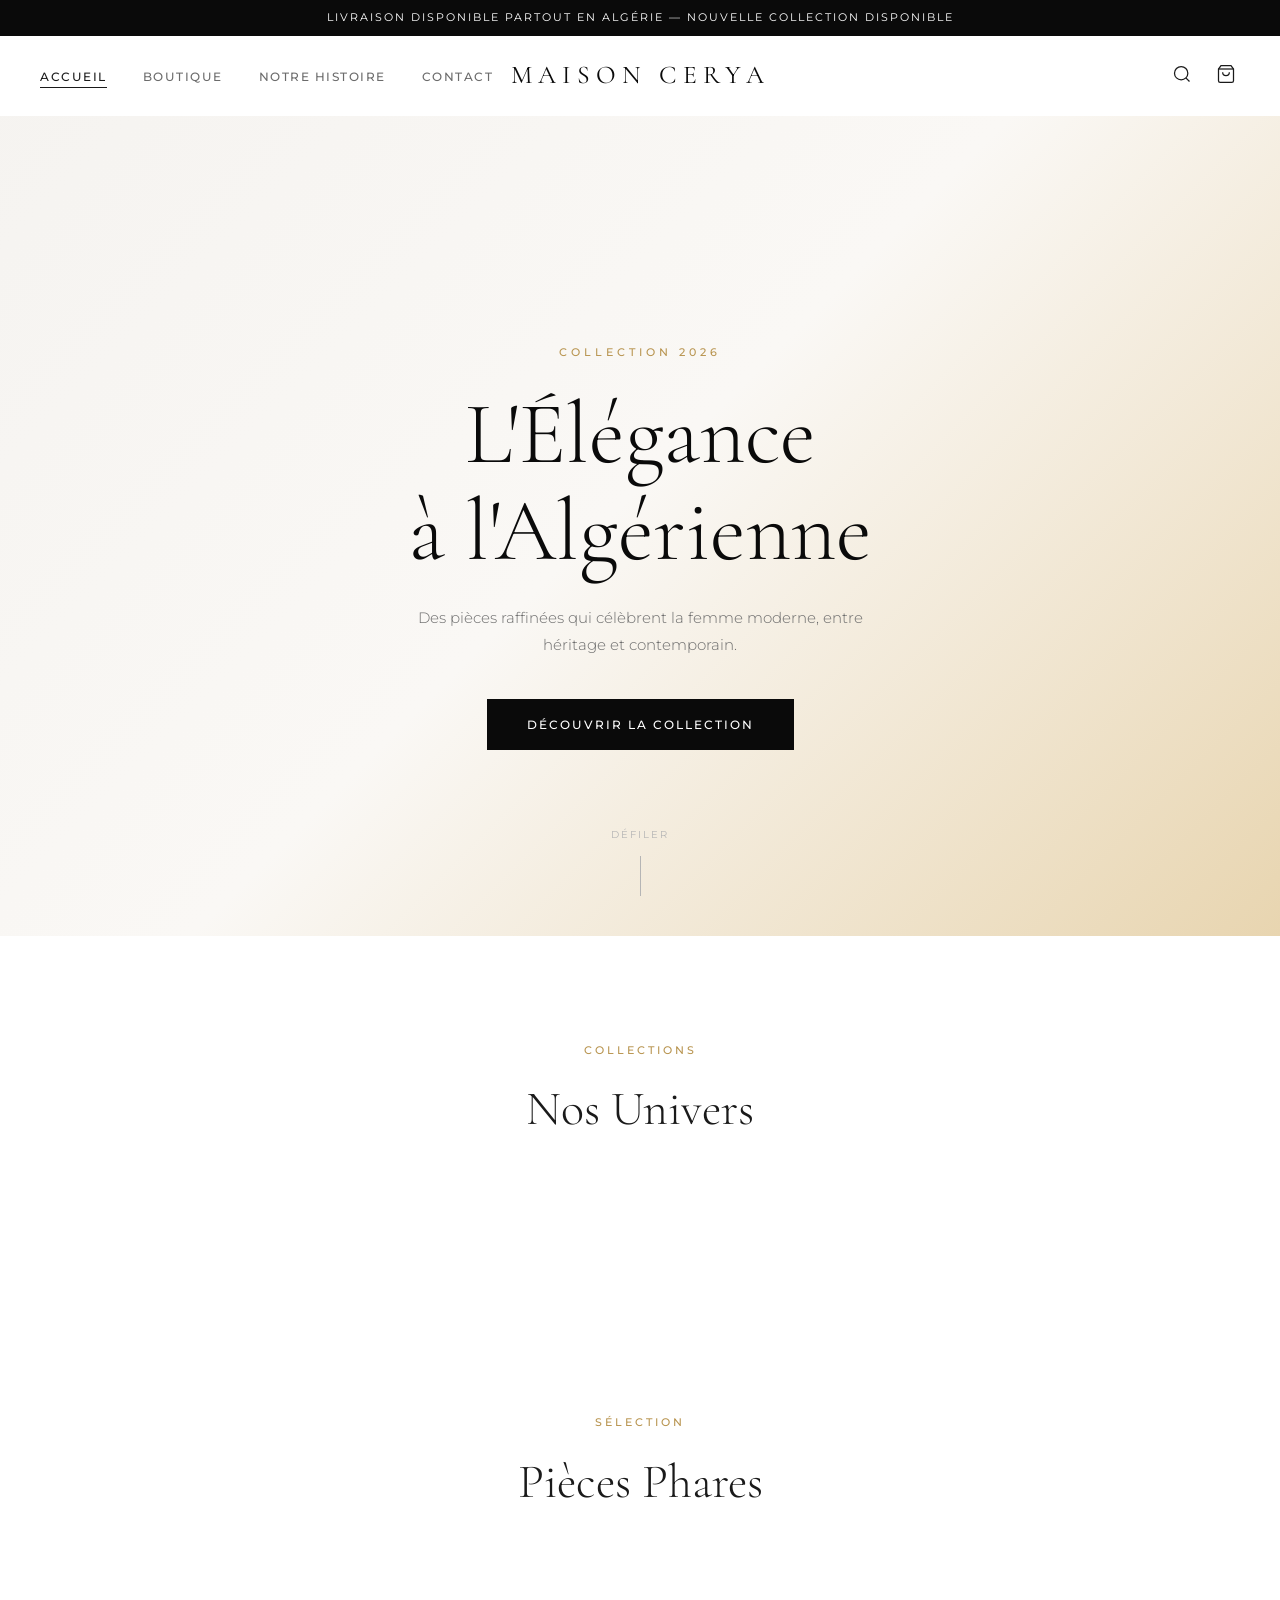
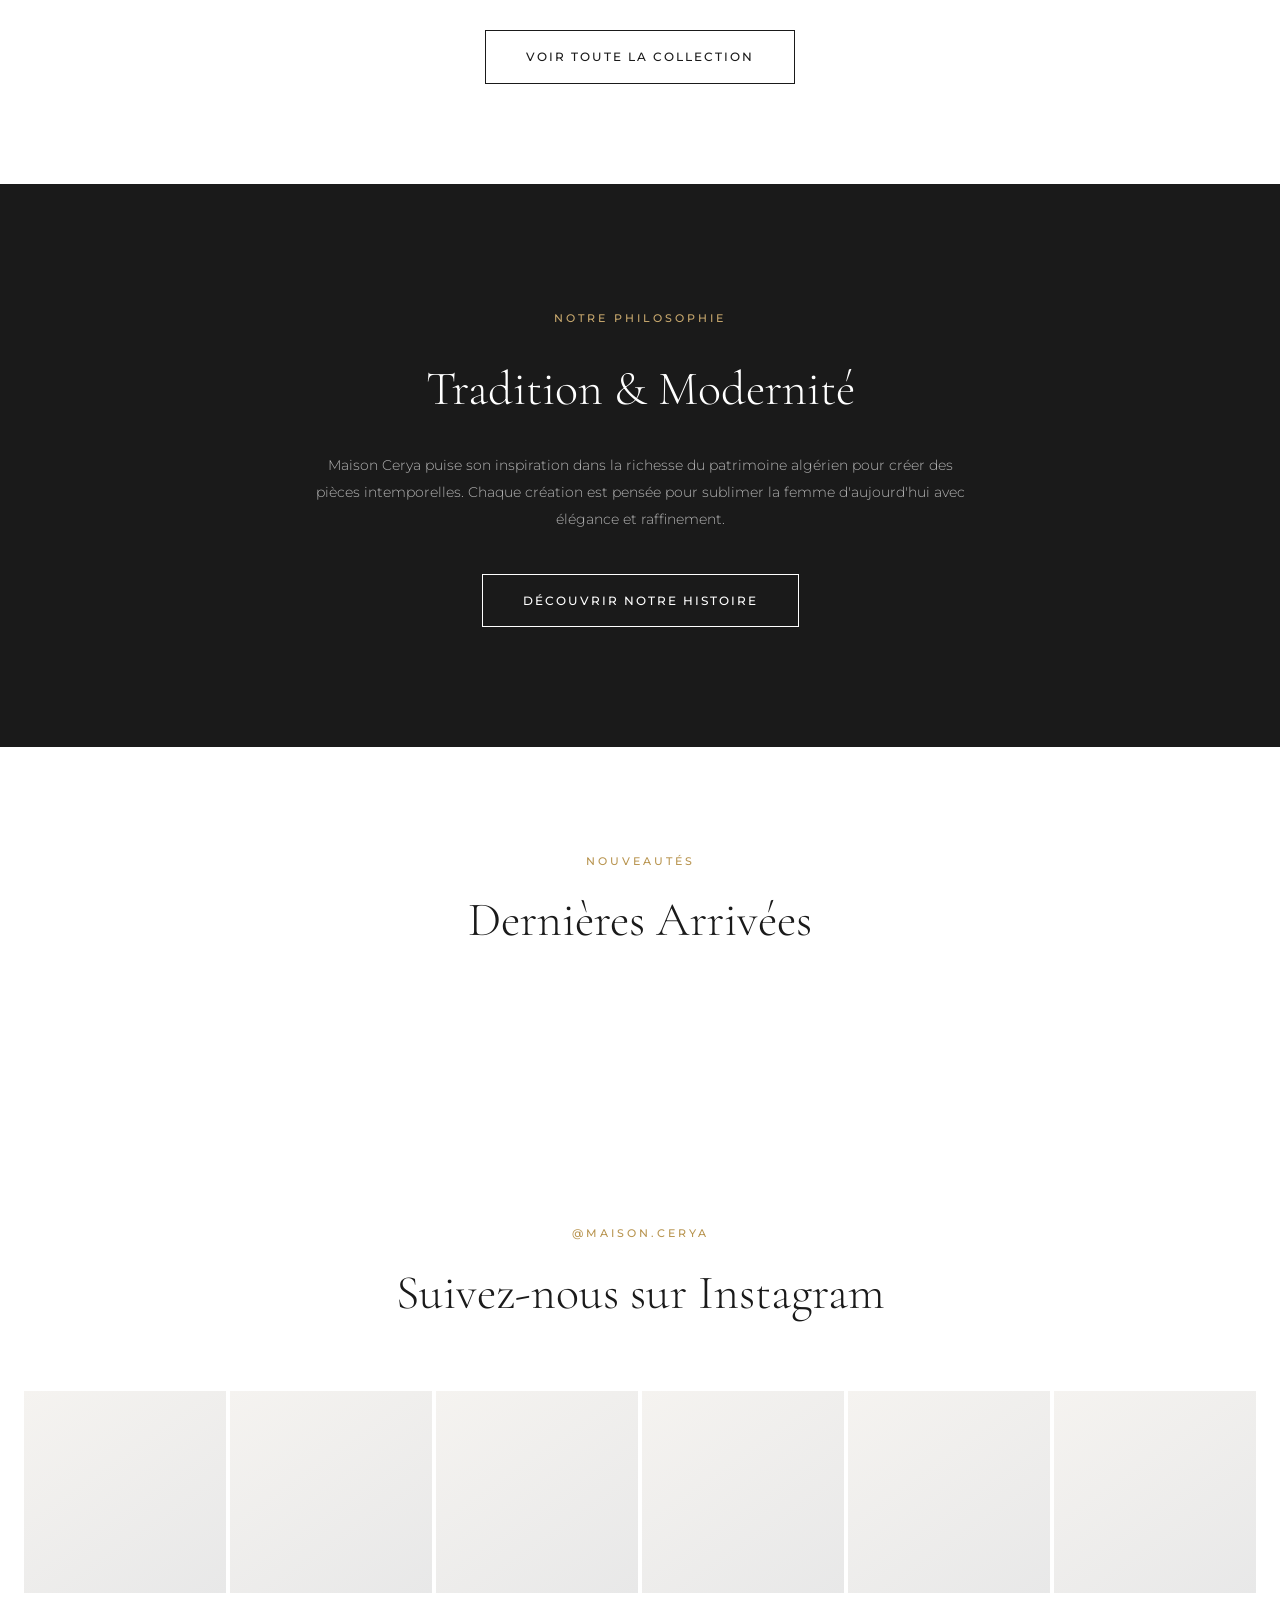
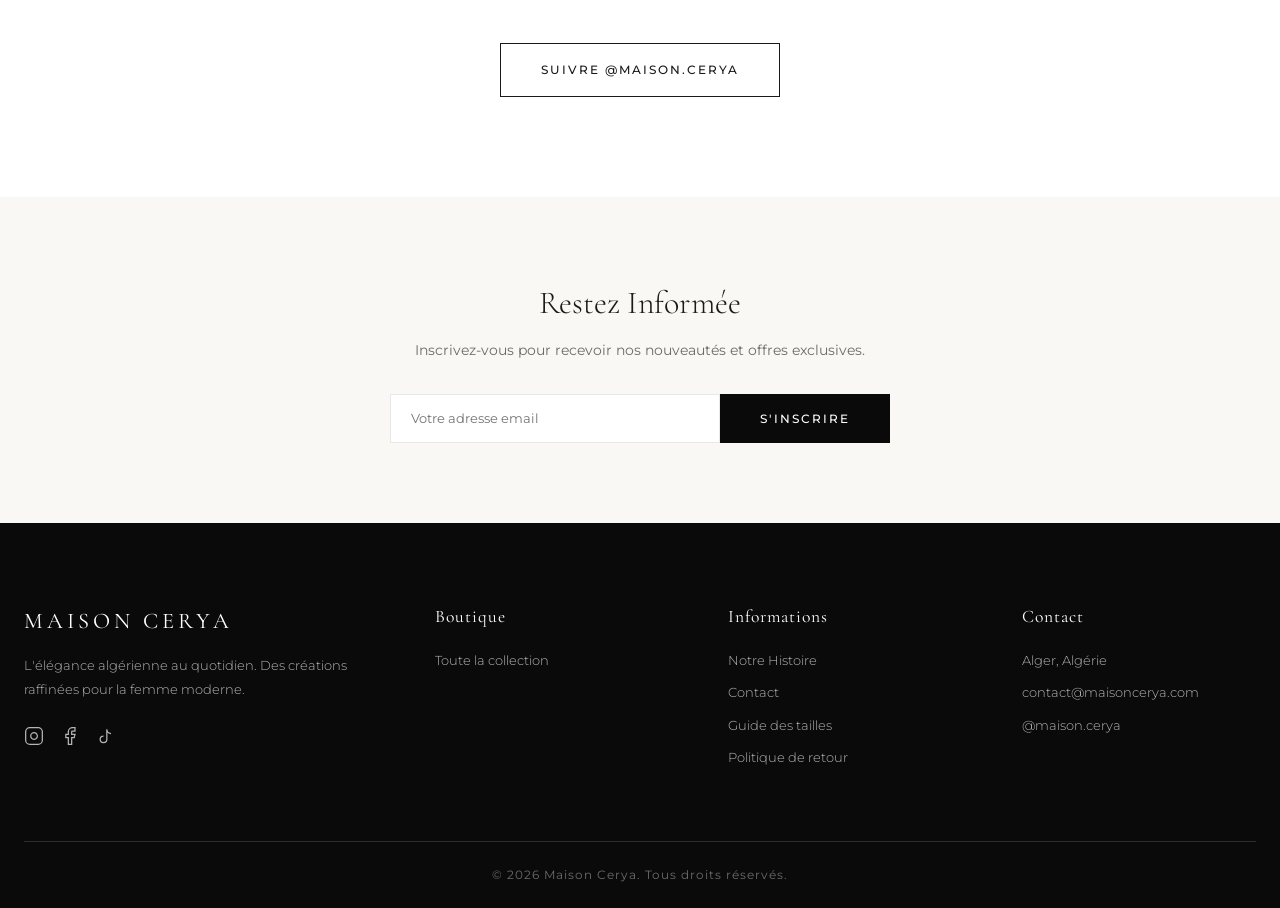
==== commit 7a56c7d5: "feat: make storefront fully Shopify-driven with dynamic categories and variant-aware product/cart fl" ====
--- a/index.html
+++ b/index.html
@@ -178,40 +178,8 @@
           <span class="section-tag">Collections</span>
           <h2 class="section-title">Nos Univers</h2>
         </div>
-        <div class="categories-grid">
-          <a href="shop.html?category=robes" class="category-card">
-            <div class="category-image">
-              <div class="category-placeholder">
-                <span>ROBES</span>
-              </div>
-            </div>
-            <div class="category-info">
-              <h3>Robes</h3>
-              <span class="category-link">Explorer →</span>
-            </div>
-          </a>
-          <a href="shop.html?category=ensembles" class="category-card">
-            <div class="category-image">
-              <div class="category-placeholder">
-                <span>ENSEMBLES</span>
-              </div>
-            </div>
-            <div class="category-info">
-              <h3>Ensembles</h3>
-              <span class="category-link">Explorer →</span>
-            </div>
-          </a>
-          <a href="shop.html?category=accessoires" class="category-card">
-            <div class="category-image">
-              <div class="category-placeholder">
-                <span>ACCESSOIRES</span>
-              </div>
-            </div>
-            <div class="category-info">
-              <h3>Accessoires</h3>
-              <span class="category-link">Explorer →</span>
-            </div>
-          </a>
+        <div class="categories-grid" id="categoriesGrid">
+          <!-- Categories loaded dynamically from Shopify -->
         </div>
       </div>
     </section>
@@ -409,10 +377,7 @@
           </div>
           <div class="footer-col">
             <h4>Boutique</h4>
-            <ul>
-              <li><a href="shop.html?category=robes">Robes</a></li>
-              <li><a href="shop.html?category=ensembles">Ensembles</a></li>
-              <li><a href="shop.html?category=accessoires">Accessoires</a></li>
+            <ul class="footer-categories">
               <li><a href="shop.html">Toute la collection</a></li>
             </ul>
           </div>
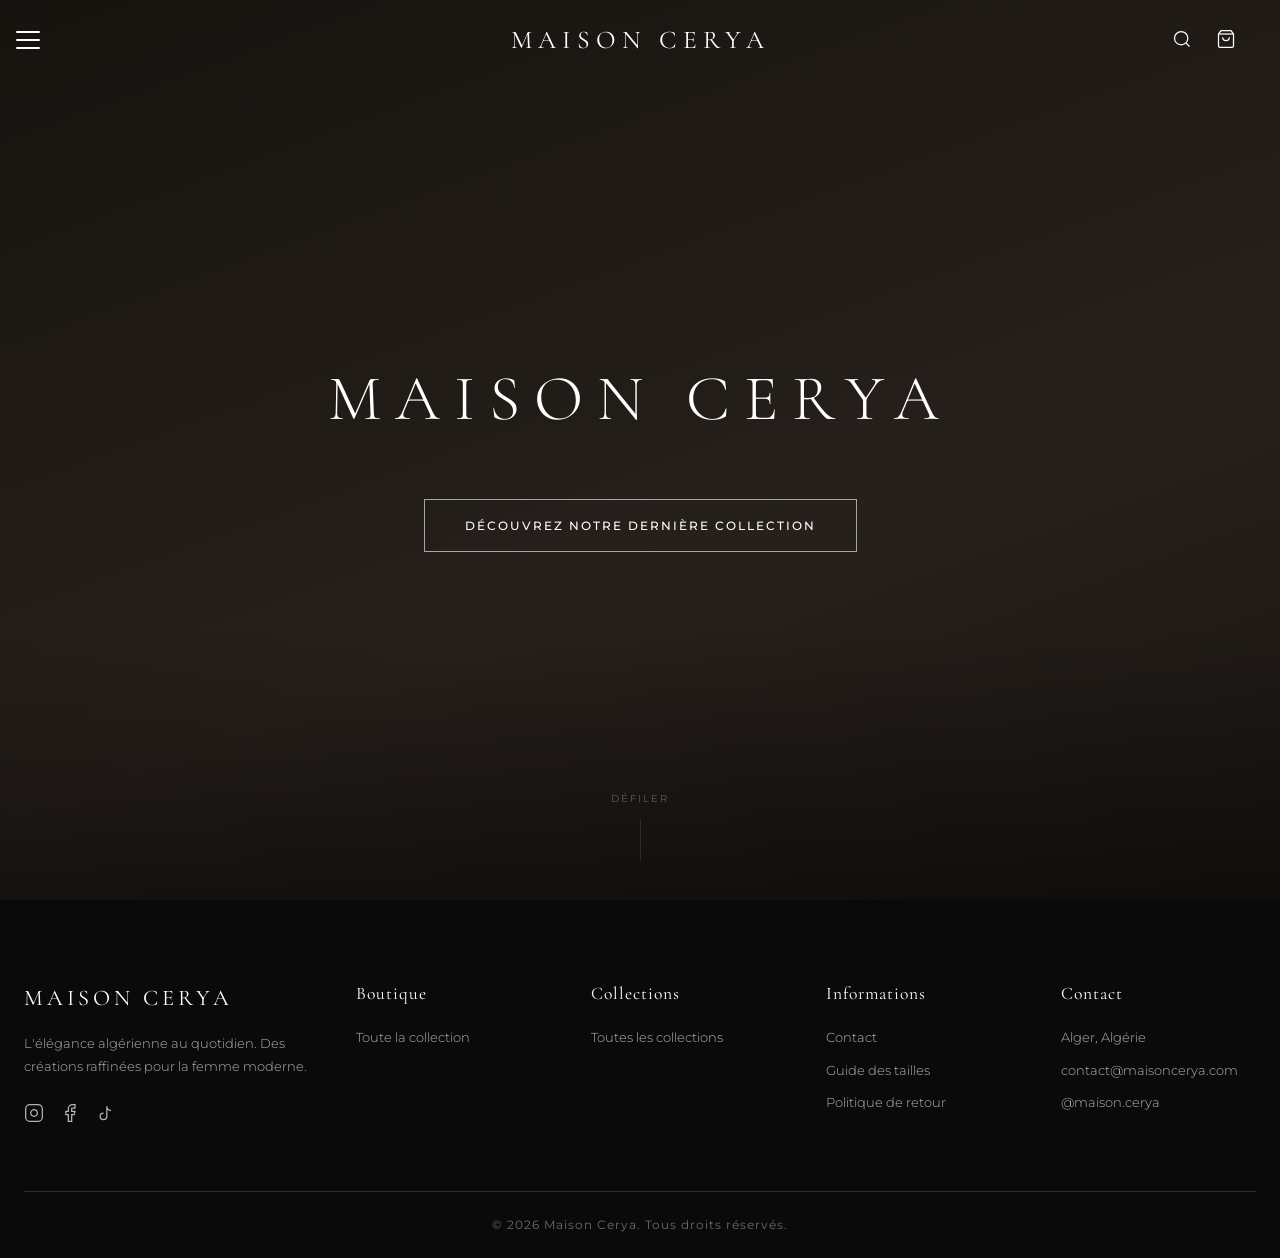
==== commit 74c75071: "feat: add Collections page + sidebar nav overhaul - New `collections.html` page with dynamic editori" ====
--- a/index.html
+++ b/index.html
@@ -17,15 +17,8 @@
     <link rel="stylesheet" href="css/style.css" />
   </head>
   <body>
-    <!-- Announcement Bar -->
-    <div class="announcement-bar">
-      <p>
-        Livraison disponible partout en Algérie — Nouvelle collection disponible
-      </p>
-    </div>
-
     <!-- Navigation -->
-    <nav class="navbar" id="navbar">
+    <nav class="navbar navbar--landing" id="navbar">
       <div class="nav-container">
         <button class="menu-toggle" id="menuToggle" aria-label="Menu">
           <span></span>
@@ -40,7 +33,7 @@
         <ul class="nav-links" id="navLinks">
           <li><a href="index.html" class="active">Accueil</a></li>
           <li><a href="shop.html">Boutique</a></li>
-          <li><a href="about.html">Notre Histoire</a></li>
+          <li><a href="collections.html">Collections</a></li>
           <li><a href="contact.html">Contact</a></li>
         </ul>
 
@@ -81,15 +74,24 @@
       </div>
     </nav>
 
-    <!-- Mobile Menu -->
-    <div class="mobile-menu" id="mobileMenu">
-      <ul>
-        <li><a href="index.html">Accueil</a></li>
-        <li><a href="shop.html">Boutique</a></li>
-        <li><a href="about.html">Notre Histoire</a></li>
-        <li><a href="contact.html">Contact</a></li>
-      </ul>
-    </div>
+    <!-- Sidebar Navigation -->
+    <div class="sidebar-overlay" id="sidebarOverlay"></div>
+    <nav class="sidebar-nav" id="sidebarNav">
+      <div class="sidebar-content">
+        <div class="sidebar-col sidebar-main-links">
+          <ul>
+            <li><a href="index.html">Accueil</a></li>
+            <li><a href="shop.html">Boutique</a></li>
+            <li><a href="collections.html">Collections</a></li>
+            <li><a href="contact.html">Contact</a></li>
+          </ul>
+        </div>
+        <div class="sidebar-col sidebar-shop-categories">
+          <h4>Catégories</h4>
+          <ul id="sidebarCategories"></ul>
+        </div>
+      </div>
+    </nav>
 
     <!-- Search Overlay -->
     <div class="search-overlay" id="searchOverlay">
@@ -138,7 +140,7 @@
       <div class="cart-items" id="cartItems">
         <div class="cart-empty">
           <p>Votre panier est vide</p>
-          <a href="shop.html" class="btn btn-primary">Découvrir la boutique</a>
+          <a href="shop.html" class="btn btn-primary">Explorer la boutique</a>
         </div>
       </div>
       <div class="cart-footer" id="cartFooter" style="display: none">
@@ -152,168 +154,22 @@
       </div>
     </div>
 
-    <!-- Hero Section -->
-    <section class="hero">
-      <div class="hero-content">
-        <span class="hero-subtitle fade-up">Collection 2026</span>
-        <h1 class="hero-title fade-up">L'Élégance<br />à l'Algérienne</h1>
-        <p class="hero-desc fade-up">
-          Des pièces raffinées qui célèbrent la femme moderne, entre héritage et
-          contemporain.
-        </p>
-        <a href="shop.html" class="btn btn-primary fade-up"
-          >Découvrir la collection</a
+    <!-- Landing Hero -->
+    <section class="landing-hero">
+      <div class="landing-hero-media">
+        <!-- Replace with your video: <video autoplay muted loop playsinline><source src="your-video.mp4" type="video/mp4"></video> -->
+        <div class="landing-hero-placeholder"></div>
+      </div>
+      <div class="landing-hero-overlay"></div>
+      <div class="landing-hero-content">
+        <h1 class="fade-up">MAISON CERYA</h1>
+        <a href="collections.html" class="btn btn-outline-light fade-up"
+          >Découvrez notre dernière collection</a
         >
       </div>
       <div class="hero-scroll">
         <span>Défiler</span>
         <div class="scroll-line"></div>
-      </div>
-    </section>
-
-    <!-- Featured Categories -->
-    <section class="categories section">
-      <div class="container">
-        <div class="section-header">
-          <span class="section-tag">Collections</span>
-          <h2 class="section-title">Nos Univers</h2>
-        </div>
-        <div class="categories-grid" id="categoriesGrid">
-          <!-- Categories loaded dynamically from Shopify -->
-        </div>
-      </div>
-    </section>
-
-    <!-- Featured Products -->
-    <section class="featured section">
-      <div class="container">
-        <div class="section-header">
-          <span class="section-tag">Sélection</span>
-          <h2 class="section-title">Pièces Phares</h2>
-        </div>
-        <div class="products-grid" id="featuredProducts">
-          <!-- Products loaded dynamically via Shopify or static fallback -->
-        </div>
-        <div class="section-cta">
-          <a href="shop.html" class="btn btn-outline"
-            >Voir toute la collection</a
-          >
-        </div>
-      </div>
-    </section>
-
-    <!-- Brand Story Banner -->
-    <section class="story-banner">
-      <div class="story-content">
-        <span class="section-tag">Notre Philosophie</span>
-        <h2>Tradition & Modernité</h2>
-        <p>
-          Maison Cerya puise son inspiration dans la richesse du patrimoine
-          algérien pour créer des pièces intemporelles. Chaque création est
-          pensée pour sublimer la femme d'aujourd'hui avec élégance et
-          raffinement.
-        </p>
-        <a href="about.html" class="btn btn-outline-light"
-          >Découvrir notre histoire</a
-        >
-      </div>
-    </section>
-
-    <!-- New Arrivals -->
-    <section class="new-arrivals section">
-      <div class="container">
-        <div class="section-header">
-          <span class="section-tag">Nouveautés</span>
-          <h2 class="section-title">Dernières Arrivées</h2>
-        </div>
-        <div class="products-grid" id="newArrivals">
-          <!-- Products loaded dynamically -->
-        </div>
-      </div>
-    </section>
-
-    <!-- Instagram Feed -->
-    <section class="instagram section">
-      <div class="container">
-        <div class="section-header">
-          <span class="section-tag">@maison.cerya</span>
-          <h2 class="section-title">Suivez-nous sur Instagram</h2>
-        </div>
-        <div class="instagram-grid">
-          <a
-            href="https://www.instagram.com/maison.cerya/"
-            target="_blank"
-            rel="noopener noreferrer"
-            class="insta-item"
-          >
-            <div class="insta-placeholder"></div>
-          </a>
-          <a
-            href="https://www.instagram.com/maison.cerya/"
-            target="_blank"
-            rel="noopener noreferrer"
-            class="insta-item"
-          >
-            <div class="insta-placeholder"></div>
-          </a>
-          <a
-            href="https://www.instagram.com/maison.cerya/"
-            target="_blank"
-            rel="noopener noreferrer"
-            class="insta-item"
-          >
-            <div class="insta-placeholder"></div>
-          </a>
-          <a
-            href="https://www.instagram.com/maison.cerya/"
-            target="_blank"
-            rel="noopener noreferrer"
-            class="insta-item"
-          >
-            <div class="insta-placeholder"></div>
-          </a>
-          <a
-            href="https://www.instagram.com/maison.cerya/"
-            target="_blank"
-            rel="noopener noreferrer"
-            class="insta-item"
-          >
-            <div class="insta-placeholder"></div>
-          </a>
-          <a
-            href="https://www.instagram.com/maison.cerya/"
-            target="_blank"
-            rel="noopener noreferrer"
-            class="insta-item"
-          >
-            <div class="insta-placeholder"></div>
-          </a>
-        </div>
-        <div class="section-cta">
-          <a
-            href="https://www.instagram.com/maison.cerya/"
-            target="_blank"
-            rel="noopener noreferrer"
-            class="btn btn-outline"
-            >Suivre @maison.cerya</a
-          >
-        </div>
-      </div>
-    </section>
-
-    <!-- Newsletter -->
-    <section class="newsletter">
-      <div class="container">
-        <div class="newsletter-content">
-          <h2>Restez Informée</h2>
-          <p>
-            Inscrivez-vous pour recevoir nos nouveautés et offres exclusives.
-          </p>
-          <form class="newsletter-form" id="newsletterForm">
-            <input type="email" placeholder="Votre adresse email" required />
-            <button type="submit" class="btn btn-primary">S'inscrire</button>
-          </form>
-        </div>
       </div>
     </section>
 
@@ -382,9 +238,14 @@
             </ul>
           </div>
           <div class="footer-col">
+            <h4>Collections</h4>
+            <ul class="footer-collections">
+              <li><a href="collections.html">Toutes les collections</a></li>
+            </ul>
+          </div>
+          <div class="footer-col">
             <h4>Informations</h4>
             <ul>
-              <li><a href="about.html">Notre Histoire</a></li>
               <li><a href="contact.html">Contact</a></li>
               <li><a href="#">Guide des tailles</a></li>
               <li><a href="#">Politique de retour</a></li>
--- a/css/style.css
+++ b/css/style.css
@@ -132,12 +132,13 @@
 .btn-outline-light {
   background: transparent;
   color: var(--color-white);
-  border: 1px solid var(--color-white);
+  border: 1px solid rgba(255, 255, 255, 0.6);
 }
 
 .btn-outline-light:hover {
-  background: var(--color-white);
-  color: var(--color-dark);
+  background: rgba(255, 255, 255, 0.12);
+  color: var(--color-white);
+  border-color: var(--color-white);
 }
 
 .btn-full {
@@ -157,6 +158,8 @@
   display: flex;
   align-items: center;
   justify-content: center;
+  position: relative;
+  z-index: 2000;
 }
 
 /* --- Navbar --- */
@@ -167,8 +170,8 @@
   right: 0;
   height: var(--header-height);
   background: rgba(255, 255, 255, 0.97);
+  -webkit-backdrop-filter: blur(20px);
   backdrop-filter: blur(20px);
-  -webkit-backdrop-filter: blur(20px);
   z-index: 1000;
   transition: var(--transition);
   border-bottom: 1px solid transparent;
@@ -205,8 +208,7 @@
 }
 
 .nav-links {
-  display: flex;
-  gap: 36px;
+  display: none;
 }
 
 .nav-links a {
@@ -243,6 +245,7 @@
   display: flex;
   gap: 16px;
   align-items: center;
+  margin-left: auto;
 }
 
 .icon-btn {
@@ -279,72 +282,332 @@
 
 /* --- Menu Toggle --- */
 .menu-toggle {
-  display: none;
-  flex-direction: column;
-  gap: 5px;
-  padding: 4px;
-  z-index: 1001;
+  position: absolute;
+  left: 0;
+  top: 0;
+  bottom: 0;
+  width: 56px;
+  cursor: pointer;
+  background: none;
+  padding: 0;
+  z-index: 10;
 }
 
 .menu-toggle span {
-  display: block;
-  width: 22px;
+  position: absolute;
+  left: 16px;
+  top: calc(50% - 0.75px);
+  width: 24px;
   height: 1.5px;
+  border-radius: 999px;
   background: var(--color-dark);
-  transition: var(--transition);
+  transform-origin: center;
+  transition:
+    transform 0.38s cubic-bezier(0.22, 1, 0.36, 1),
+    opacity 0.24s ease,
+    background-color 0.24s ease;
+}
+
+.menu-toggle span:nth-child(1) {
+  transform: translateY(-8px);
+}
+
+.menu-toggle span:nth-child(2) {
+  transform: translateY(0);
+}
+
+.menu-toggle span:nth-child(3) {
+  transform: translateY(8px);
 }
 
 .menu-toggle.active span:nth-child(1) {
-  transform: rotate(45deg) translate(4px, 5px);
+  transform: translateY(0) rotate(45deg);
 }
 
 .menu-toggle.active span:nth-child(2) {
   opacity: 0;
+  transform: translateY(0) scaleX(0.6);
 }
 
 .menu-toggle.active span:nth-child(3) {
-  transform: rotate(-45deg) translate(4px, -5px);
-}
-
-/* --- Mobile Menu --- */
-.mobile-menu {
+  transform: translateY(0) rotate(-45deg);
+}
+
+/* --- Sidebar Navigation --- */
+.sidebar-overlay {
   position: fixed;
   top: 0;
   left: 0;
   width: 100%;
-  height: 100vh;
-  background: var(--color-white);
-  z-index: 999;
-  display: flex;
-  align-items: center;
-  justify-content: center;
+  height: 100%;
+  background: rgba(0, 0, 0, 0.1);
+  z-index: 1500;
   opacity: 0;
   visibility: hidden;
-  transition: var(--transition-slow);
-}
-
-.mobile-menu.active {
+  transition:
+    opacity 0.4s ease,
+    visibility 0.4s ease,
+    background-color 0.4s ease,
+    backdrop-filter 0.4s ease,
+    -webkit-backdrop-filter 0.4s ease;
+}
+
+.sidebar-overlay.active {
   opacity: 1;
   visibility: visible;
 }
 
-.mobile-menu ul {
+.sidebar-nav {
+  position: fixed;
+  top: 0;
+  left: 0;
+  width: 100%;
+  max-width: 780px;
+  height: 100%;
+  background: var(--color-white);
+  z-index: 1501;
+  transform: translateX(-100%);
+  transition: transform 0.5s cubic-bezier(0.16, 1, 0.3, 1);
+  overflow-y: auto;
+}
+
+.sidebar-nav.active {
+  transform: translateX(0);
+}
+
+.sidebar-content {
+  display: flex;
+  gap: 80px;
+  padding: calc(var(--header-height) + 40px) 48px 60px;
+  min-height: 100%;
+}
+
+.sidebar-main-links {
+  min-width: 200px;
+}
+
+.sidebar-main-links ul li {
+  margin-bottom: 0;
+}
+
+.sidebar-main-links a {
+  font-family: var(--font-body);
+  font-size: 1.5rem;
+  font-weight: 400;
+  letter-spacing: 1px;
+  color: var(--color-dark);
+  display: block;
+  padding: 12px 0;
+  text-transform: uppercase;
+  transition: color 0.3s ease;
+}
+
+.sidebar-main-links a:hover {
+  color: var(--color-warm);
+}
+
+.sidebar-shop-categories {
+  padding-top: 4px;
+}
+
+.sidebar-shop-categories h4 {
+  font-size: 0.7rem;
+  letter-spacing: 2.5px;
+  text-transform: uppercase;
+  color: var(--color-light-gray);
+  margin-bottom: 28px;
+  font-weight: 500;
+}
+
+.sidebar-shop-categories ul li {
+  margin-bottom: 0;
+}
+
+.sidebar-shop-categories a {
+  font-size: 0.82rem;
+  font-weight: 400;
+  letter-spacing: 1px;
+  text-transform: uppercase;
+  color: var(--color-gray);
+  display: block;
+  padding: 9px 0;
+  transition: color 0.3s ease;
+}
+
+.sidebar-shop-categories a:hover {
+  color: var(--color-dark);
+}
+
+/* --- Landing Page --- */
+.navbar--landing {
+  background: transparent;
+  -webkit-backdrop-filter: none;
+  backdrop-filter: none;
+  border-bottom: none;
+  top: 0;
+}
+
+.navbar--landing .logo-text,
+.navbar--landing .icon-btn {
+  color: var(--color-white);
+}
+
+.navbar--landing .menu-toggle span {
+  background: var(--color-white);
+}
+
+.navbar--landing .cart-count {
+  background: var(--color-white);
+  color: var(--color-dark);
+}
+
+.navbar--landing + .sidebar-overlay {
+  background: rgba(255, 255, 255, 0);
+  -webkit-backdrop-filter: blur(0);
+  backdrop-filter: blur(0);
+}
+
+.navbar--landing.scrolled {
+  background: rgba(255, 255, 255, 0.97);
+  -webkit-backdrop-filter: blur(20px);
+  backdrop-filter: blur(20px);
+  border-bottom: 1px solid var(--color-silver);
+}
+
+.navbar--landing.scrolled .logo-text,
+.navbar--landing.scrolled .icon-btn {
+  color: var(--color-dark);
+}
+
+.navbar--landing.scrolled .menu-toggle span {
+  background: var(--color-dark);
+}
+
+.navbar--landing.scrolled .cart-count {
+  background: var(--color-black);
+  color: var(--color-white);
+}
+
+/* Sidebar open — raise navbar above sidebar so toggle stays clickable */
+body.sidebar-open .navbar {
+  z-index: 1502;
+}
+
+body.sidebar-open .menu-toggle span {
+  background: var(--color-dark);
+}
+
+/* Hide logo and icons when sidebar is open — only toggle visible */
+body.sidebar-open .logo,
+body.sidebar-open .nav-icons {
+  opacity: 0;
+  pointer-events: none;
+  transition: opacity 0.2s ease;
+}
+
+/* Landing page: switch to dark colors when sidebar is open */
+body.sidebar-open .navbar--landing .logo-text,
+body.sidebar-open .navbar--landing .icon-btn {
+  color: var(--color-dark);
+}
+
+body.sidebar-open .navbar--landing .menu-toggle span {
+  background: var(--color-dark);
+}
+
+body.sidebar-open .navbar--landing .cart-count {
+  background: var(--color-black);
+  color: var(--color-white);
+}
+
+body.sidebar-open .navbar--landing + .sidebar-overlay.active {
+  background: rgba(247, 243, 238, 0.82);
+  -webkit-backdrop-filter: blur(6px);
+  backdrop-filter: blur(6px);
+}
+
+/* Landing navbar stays transparent when sidebar opens — no white bar */
+
+.landing-hero {
+  position: relative;
+  height: 100vh;
+  min-height: 600px;
+  display: flex;
+  align-items: center;
+  justify-content: center;
   text-align: center;
-}
-
-.mobile-menu li {
-  margin: 24px 0;
-}
-
-.mobile-menu a {
+  overflow: hidden;
+  background: var(--color-dark);
+}
+
+.landing-hero-media {
+  position: absolute;
+  top: 0;
+  left: 0;
+  width: 100%;
+  height: 100%;
+  z-index: 0;
+}
+
+.landing-hero-media video,
+.landing-hero-media img {
+  width: 100%;
+  height: 100%;
+  object-fit: cover;
+}
+
+.landing-hero-placeholder {
+  width: 100%;
+  height: 100%;
+  background: linear-gradient(
+    160deg,
+    #1a1612 0%,
+    #241e18 30%,
+    #2d2520 60%,
+    #1e1915 100%
+  );
+}
+
+.landing-hero-overlay {
+  position: absolute;
+  top: 0;
+  left: 0;
+  width: 100%;
+  height: 100%;
+  background: linear-gradient(
+    180deg,
+    rgba(0, 0, 0, 0.15) 0%,
+    rgba(0, 0, 0, 0.15) 70%,
+    rgba(0, 0, 0, 0.5) 100%
+  );
+  z-index: 1;
+}
+
+.landing-hero-content {
+  position: relative;
+  z-index: 2;
+  color: var(--color-white);
+}
+
+.landing-hero-content h1 {
   font-family: var(--font-heading);
-  font-size: 2.4rem;
-  color: var(--color-dark);
-  font-weight: 300;
-}
-
-.mobile-menu a:hover {
-  color: var(--color-warm);
+  font-size: clamp(2.2rem, 5vw, 4.5rem);
+  font-weight: 300;
+  letter-spacing: clamp(6px, 2vw, 14px);
+  color: var(--color-white);
+  margin-bottom: 48px;
+}
+
+.landing-hero .hero-scroll span {
+  color: rgba(255, 255, 255, 0.5);
+}
+
+.landing-hero .scroll-line {
+  background: rgba(255, 255, 255, 0.2);
+}
+
+.landing-hero .scroll-line::after {
+  background: var(--color-white);
 }
 
 /* --- Search Overlay --- */
@@ -969,8 +1232,8 @@
 
 .footer-grid {
   display: grid;
-  grid-template-columns: 1.5fr 1fr 1fr 1fr;
-  gap: 60px;
+  grid-template-columns: 1.5fr 1fr 1fr 1fr 1fr;
+  gap: 40px;
   padding-bottom: 60px;
 }
 
@@ -1042,7 +1305,7 @@
 .page-hero {
   padding: calc(var(--header-height) + var(--announcement-height) + 80px) 0 60px;
   text-align: center;
-  background: var(--color-cream);
+  background: linear-gradient(180deg, #ede8e0 0%, var(--color-cream) 100%);
 }
 
 .page-hero h1 {
@@ -1601,14 +1864,6 @@
 }
 
 @media (max-width: 768px) {
-  .nav-links {
-    display: none;
-  }
-
-  .menu-toggle {
-    display: flex;
-  }
-
   .logo {
     position: relative;
     left: auto;
@@ -1743,3 +1998,191 @@
     font-size: 0.7rem;
   }
 }
+
+/* --- Collection Components --- */
+
+/* Homepage teaser — elegant list linking to collections page */
+.collections-teaser {
+  background: var(--color-dark);
+  color: var(--color-white);
+  padding: 80px 24px;
+  text-align: center;
+}
+
+.collections-teaser .section-tag {
+  color: var(--color-warm);
+}
+
+.collections-teaser .section-title {
+  color: var(--color-white);
+  margin-bottom: 48px;
+}
+
+.collections-teaser-list {
+  display: flex;
+  flex-direction: column;
+  align-items: center;
+  gap: 0;
+  max-width: 500px;
+  margin: 0 auto;
+}
+
+.collection-teaser-item {
+  display: flex;
+  align-items: center;
+  justify-content: space-between;
+  width: 100%;
+  padding: 24px 0;
+  border-bottom: 1px solid var(--color-charcoal);
+  text-decoration: none;
+  color: var(--color-white);
+  transition: all 0.4s ease;
+}
+
+.collection-teaser-item:first-child {
+  border-top: 1px solid var(--color-charcoal);
+}
+
+.collection-teaser-item:hover {
+  padding-left: 12px;
+}
+
+.collection-teaser-name {
+  font-family: var(--font-heading);
+  font-size: clamp(1.4rem, 3vw, 2rem);
+  font-weight: 300;
+  letter-spacing: 1px;
+}
+
+.collection-teaser-arrow {
+  font-size: 1.2rem;
+  color: var(--color-warm);
+  opacity: 0;
+  transform: translateX(-8px);
+  transition: all 0.4s ease;
+}
+
+.collection-teaser-item:hover .collection-teaser-arrow {
+  opacity: 1;
+  transform: translateX(0);
+}
+
+.collections-teaser .section-cta {
+  margin-top: 48px;
+}
+
+/* Collections page — editorial sections */
+.coll-section {
+  padding: 0 0 100px;
+}
+
+.coll-section-header {
+  text-align: center;
+  padding: 100px 24px 60px;
+}
+
+.coll-section-title {
+  font-family: var(--font-heading);
+  font-size: clamp(2.4rem, 5vw, 4rem);
+  font-weight: 300;
+  color: var(--color-dark);
+  letter-spacing: 2px;
+  margin-bottom: 8px;
+}
+
+.coll-section-count {
+  font-size: 0.72rem;
+  letter-spacing: 2px;
+  text-transform: uppercase;
+  color: var(--color-gray);
+}
+
+.coll-products-grid {
+  display: grid;
+  grid-template-columns: repeat(3, 1fr);
+  gap: 32px 24px;
+}
+
+.coll-products-grid--small {
+  grid-template-columns: repeat(4, 1fr);
+  gap: 24px 20px;
+}
+
+/* Archived section */
+.coll-archived-section {
+  background: var(--color-cream);
+  padding: 100px 0;
+}
+
+.coll-archived-header {
+  text-align: center;
+  margin-bottom: 60px;
+}
+
+.coll-archived-group {
+  margin-bottom: 60px;
+}
+
+.coll-archived-group:last-child {
+  margin-bottom: 0;
+}
+
+.coll-archived-name {
+  font-family: var(--font-heading);
+  font-size: 1.6rem;
+  font-weight: 300;
+  color: var(--color-dark);
+  padding-bottom: 20px;
+  margin-bottom: 32px;
+  border-bottom: 1px solid var(--color-silver);
+  display: flex;
+  align-items: baseline;
+  gap: 16px;
+}
+
+.coll-archived-count {
+  font-family: var(--font-body);
+  font-size: 0.72rem;
+  letter-spacing: 1.5px;
+  text-transform: uppercase;
+  color: var(--color-gray);
+  font-weight: 400;
+}
+
+@media (max-width: 768px) {
+  .coll-products-grid {
+    grid-template-columns: repeat(2, 1fr);
+    gap: 20px 12px;
+  }
+
+  .coll-products-grid--small {
+    grid-template-columns: repeat(2, 1fr);
+  }
+
+  .coll-section-header {
+    padding: 60px 24px 40px;
+  }
+
+  .coll-section {
+    padding: 0 0 60px;
+  }
+
+  .coll-archived-section {
+    padding: 60px 0;
+  }
+
+  .collections-teaser {
+    padding: 60px 24px;
+  }
+
+  .sidebar-content {
+    flex-direction: column;
+    gap: 32px;
+    padding: calc(var(--header-height) + 20px) 28px 48px;
+  }
+
+  .sidebar-main-links a {
+    font-size: 1.2rem;
+    padding: 10px 0;
+  }
+}
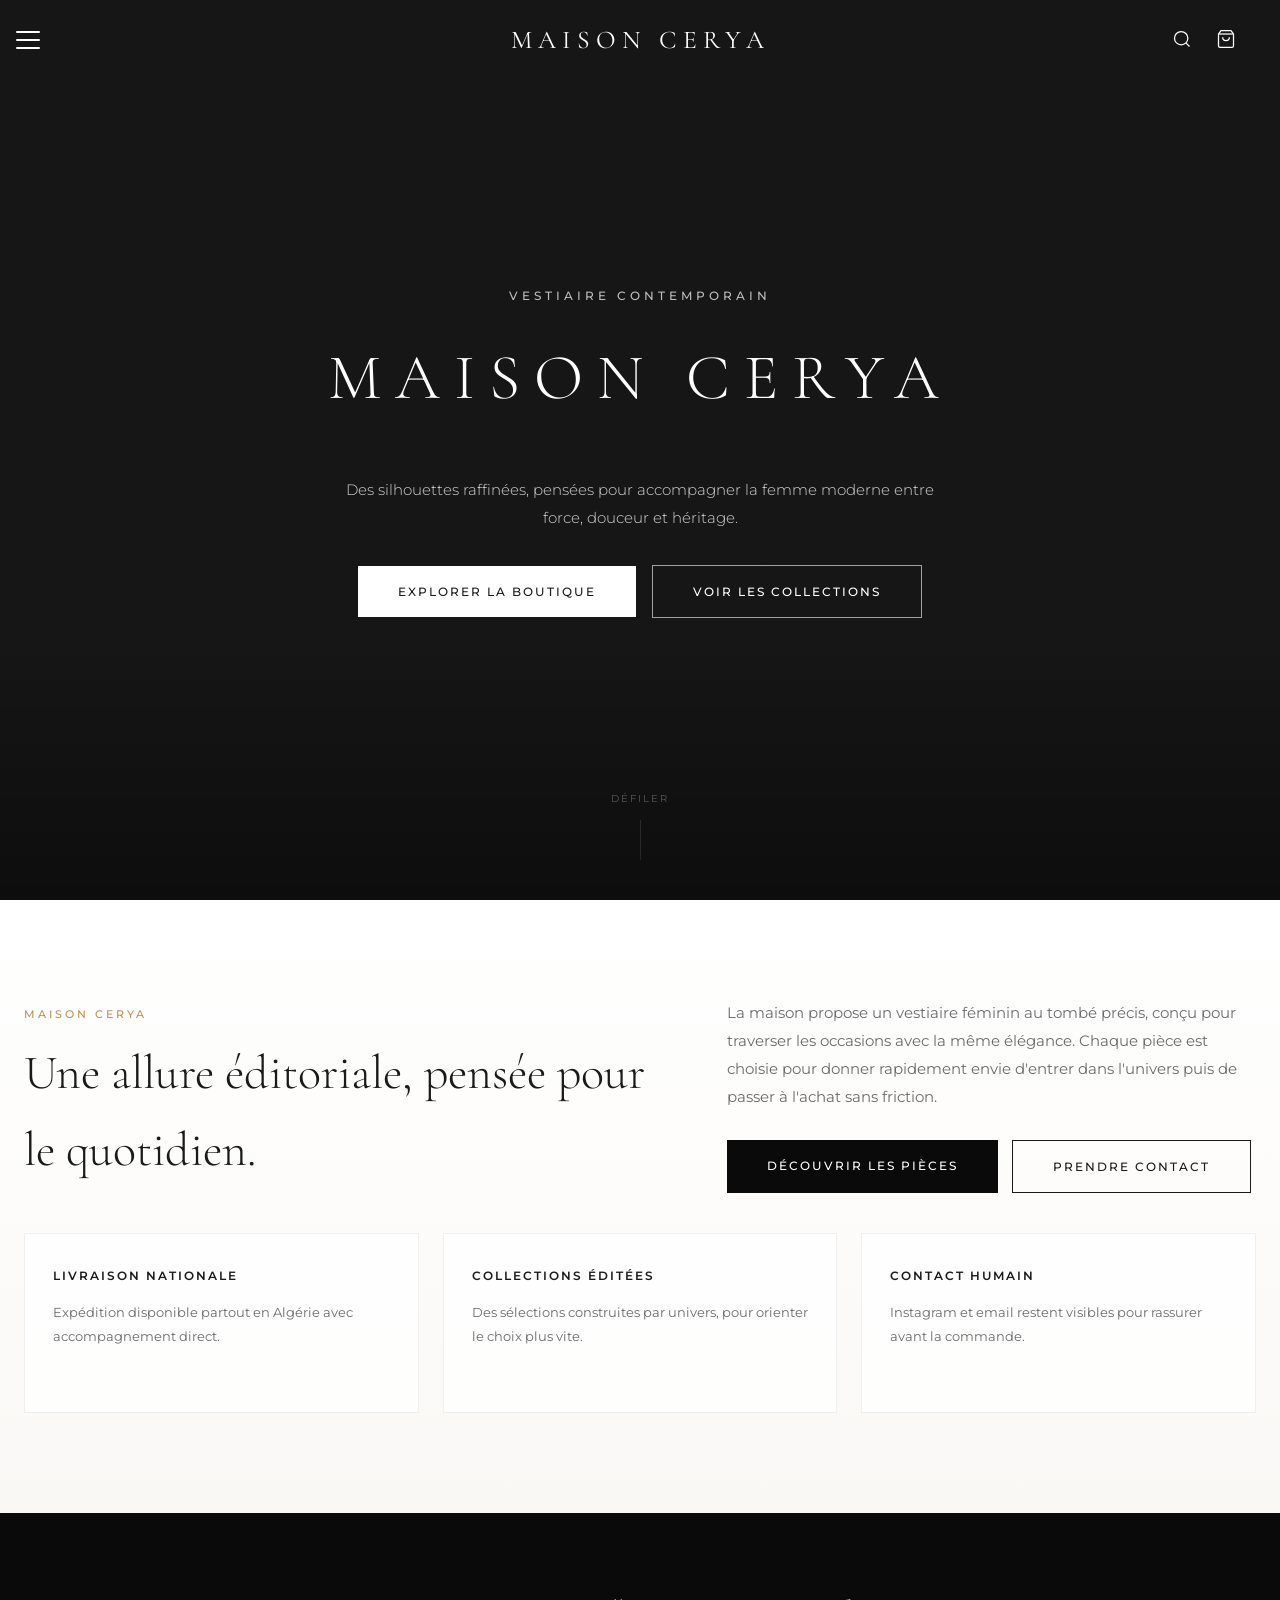
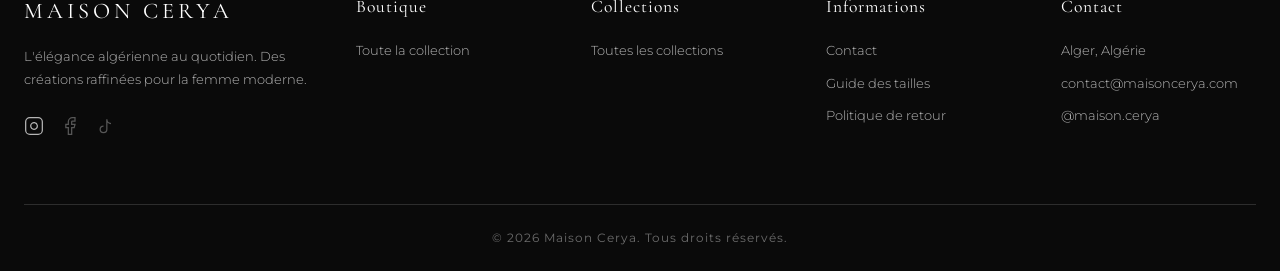
==== commit ef17777b: "feat: full UX audit — homepage content, functional search, trust pages, semantic fixes - Add hero vi" ====
--- a/index.html
+++ b/index.html
@@ -143,7 +143,7 @@
           <a href="shop.html" class="btn btn-primary">Explorer la boutique</a>
         </div>
       </div>
-      <div class="cart-footer" id="cartFooter" style="display: none">
+      <div class="cart-footer" id="cartFooter" hidden>
         <div class="cart-total">
           <span>Total</span>
           <span id="cartTotal">0 DA</span>
@@ -158,18 +158,106 @@
     <section class="landing-hero">
       <div class="landing-hero-media">
         <!-- Replace with your video: <video autoplay muted loop playsinline><source src="your-video.mp4" type="video/mp4"></video> -->
-        <div class="landing-hero-placeholder"></div>
+        <video autoplay muted loop playsinline>
+          <source src="media/Caftan.mp4" type="video/mp4" />
+        </video>
       </div>
       <div class="landing-hero-overlay"></div>
       <div class="landing-hero-content">
+        <span class="landing-kicker fade-up">Vestiaire contemporain</span>
         <h1 class="fade-up">MAISON CERYA</h1>
-        <a href="collections.html" class="btn btn-outline-light fade-up"
-          >Découvrez notre dernière collection</a
-        >
+        <p class="landing-hero-copy fade-up">
+          Des silhouettes raffinées, pensées pour accompagner la femme moderne
+          entre force, douceur et héritage.
+        </p>
+        <div class="landing-hero-actions fade-up">
+          <a href="shop.html" class="btn btn-light">Explorer la boutique</a>
+          <a href="collections.html" class="btn btn-outline-light"
+            >Voir les collections</a
+          >
+        </div>
       </div>
       <div class="hero-scroll">
         <span>Défiler</span>
         <div class="scroll-line"></div>
+      </div>
+    </section>
+
+    <section class="landing-intro section">
+      <div class="container landing-intro-grid">
+        <div class="landing-intro-heading fade-up">
+          <span class="section-tag">Maison Cerya</span>
+          <h2 class="section-title">
+            Une allure éditoriale, pensée pour le quotidien.
+          </h2>
+        </div>
+        <div class="landing-intro-body fade-up">
+          <p>
+            La maison propose un vestiaire féminin au tombé précis, conçu pour
+            traverser les occasions avec la même élégance. Chaque pièce est
+            choisie pour donner rapidement envie d'entrer dans l'univers puis de
+            passer à l'achat sans friction.
+          </p>
+          <div class="landing-intro-actions">
+            <a href="shop.html" class="btn btn-primary">Découvrir les pièces</a>
+            <a href="contact.html" class="btn btn-outline">Prendre contact</a>
+          </div>
+        </div>
+      </div>
+      <div class="container">
+        <div class="landing-value-grid">
+          <article class="landing-value-card fade-up">
+            <span class="landing-value-title">Livraison nationale</span>
+            <p>
+              Expédition disponible partout en Algérie avec accompagnement
+              direct.
+            </p>
+          </article>
+          <article class="landing-value-card fade-up">
+            <span class="landing-value-title">Collections éditées</span>
+            <p>
+              Des sélections construites par univers, pour orienter le choix
+              plus vite.
+            </p>
+          </article>
+          <article class="landing-value-card fade-up">
+            <span class="landing-value-title">Contact humain</span>
+            <p>
+              Instagram et email restent visibles pour rassurer avant la
+              commande.
+            </p>
+          </article>
+        </div>
+      </div>
+    </section>
+
+    <section class="collections-teaser">
+      <div class="container">
+        <div class="section-header">
+          <span class="section-tag">Collections</span>
+          <h2 class="section-title">Explorez les silhouettes du moment</h2>
+        </div>
+        <div class="collections-teaser-list" id="collectionsTeaser"></div>
+        <div class="section-cta">
+          <a href="collections.html" class="btn btn-outline-light"
+            >Toutes les collections</a
+          >
+        </div>
+      </div>
+    </section>
+
+    <section class="section landing-featured">
+      <div class="container">
+        <div class="section-header">
+          <span class="section-tag">Sélection</span>
+          <h2 class="section-title">Pièces à découvrir</h2>
+        </div>
+        <div class="products-grid" id="featuredProducts">
+          <!-- Featured products loaded dynamically via Shopify -->
+        </div>
+        <div class="section-cta">
+          <a href="shop.html" class="btn btn-outline">Voir toute la boutique</a>
+        </div>
       </div>
     </section>
 
@@ -203,7 +291,7 @@
                   <line x1="17.5" y1="6.5" x2="17.51" y2="6.5" />
                 </svg>
               </a>
-              <a href="#" aria-label="Facebook">
+              <span class="social-link-disabled" aria-hidden="true">
                 <svg
                   width="20"
                   height="20"
@@ -216,8 +304,8 @@
                     d="M18 2h-3a5 5 0 00-5 5v3H7v4h3v8h4v-8h3l1-4h-4V7a1 1 0 011-1h3z"
                   />
                 </svg>
-              </a>
-              <a href="#" aria-label="TikTok">
+              </span>
+              <span class="social-link-disabled" aria-hidden="true">
                 <svg
                   width="20"
                   height="20"
@@ -228,7 +316,7 @@
                 >
                   <path d="M9 12a4 4 0 104 4V4a5 5 0 005 5" />
                 </svg>
-              </a>
+              </span>
             </div>
           </div>
           <div class="footer-col">
@@ -247,8 +335,8 @@
             <h4>Informations</h4>
             <ul>
               <li><a href="contact.html">Contact</a></li>
-              <li><a href="#">Guide des tailles</a></li>
-              <li><a href="#">Politique de retour</a></li>
+              <li><a href="guide-tailles.html">Guide des tailles</a></li>
+              <li><a href="retours.html">Politique de retour</a></li>
             </ul>
           </div>
           <div class="footer-col">
--- a/css/style.css
+++ b/css/style.css
@@ -139,6 +139,15 @@
   background: rgba(255, 255, 255, 0.12);
   color: var(--color-white);
   border-color: var(--color-white);
+}
+
+.btn-light {
+  background: var(--color-white);
+  color: var(--color-dark);
+}
+
+.btn-light:hover {
+  background: var(--color-off-white);
 }
 
 .btn-full {
@@ -587,6 +596,18 @@
   position: relative;
   z-index: 2;
   color: var(--color-white);
+  max-width: 760px;
+  padding: 0 24px;
+}
+
+.landing-kicker {
+  display: inline-block;
+  font-size: 0.72rem;
+  font-weight: 500;
+  letter-spacing: 4px;
+  text-transform: uppercase;
+  color: rgba(255, 255, 255, 0.72);
+  margin-bottom: 22px;
 }
 
 .landing-hero-content h1 {
@@ -596,6 +617,80 @@
   letter-spacing: clamp(6px, 2vw, 14px);
   color: var(--color-white);
   margin-bottom: 48px;
+}
+
+.landing-hero-copy {
+  max-width: 620px;
+  margin: 0 auto 32px;
+  font-size: 0.92rem;
+  font-weight: 300;
+  line-height: 1.9;
+  color: rgba(255, 255, 255, 0.82);
+}
+
+.landing-hero-actions {
+  display: flex;
+  align-items: center;
+  justify-content: center;
+  gap: 16px;
+}
+
+.landing-intro {
+  background: linear-gradient(180deg, var(--color-white) 0%, var(--color-cream) 100%);
+}
+
+.landing-intro-grid {
+  display: grid;
+  grid-template-columns: 1.1fr 0.9fr;
+  gap: 56px;
+  align-items: start;
+  margin-bottom: 40px;
+}
+
+.landing-intro-body p {
+  font-size: 0.92rem;
+  line-height: 1.9;
+  color: var(--color-gray);
+  margin-bottom: 28px;
+}
+
+.landing-intro-actions {
+  display: flex;
+  flex-wrap: wrap;
+  gap: 14px;
+}
+
+.landing-value-grid {
+  display: grid;
+  grid-template-columns: repeat(3, 1fr);
+  gap: 24px;
+}
+
+.landing-value-card {
+  background: rgba(255, 255, 255, 0.82);
+  border: 1px solid rgba(0, 0, 0, 0.06);
+  padding: 28px;
+  min-height: 180px;
+}
+
+.landing-value-title {
+  display: inline-block;
+  font-size: 0.74rem;
+  font-weight: 600;
+  letter-spacing: 2px;
+  text-transform: uppercase;
+  color: var(--color-dark);
+  margin-bottom: 14px;
+}
+
+.landing-value-card p {
+  font-size: 0.84rem;
+  line-height: 1.8;
+  color: var(--color-gray);
+}
+
+.landing-featured {
+  background: var(--color-white);
 }
 
 .landing-hero .hero-scroll span {
@@ -1014,7 +1109,16 @@
 
 .product-card {
   position: relative;
+}
+
+.product-card-link {
   display: block;
+  color: inherit;
+}
+
+.product-card-link--info {
+  position: relative;
+  z-index: 1;
 }
 
 .product-image {
@@ -1035,7 +1139,13 @@
   transition: transform 0.8s cubic-bezier(0.25, 0.46, 0.45, 0.94);
 }
 
-.product-card:hover .product-image img {
+.product-image .product-card-link {
+  position: absolute;
+  inset: 0;
+}
+
+.product-card:hover .product-image img,
+.product-card:focus-within .product-image img {
   transform: scale(1.05);
 }
 
@@ -1056,7 +1166,8 @@
   transition: transform 0.8s cubic-bezier(0.25, 0.46, 0.45, 0.94);
 }
 
-.product-card:hover .product-placeholder {
+.product-card:hover .product-placeholder,
+.product-card:focus-within .product-placeholder {
   transform: scale(1.05);
 }
 
@@ -1078,6 +1189,7 @@
   bottom: 0;
   left: 0;
   right: 0;
+  border: none;
   background: rgba(255, 255, 255, 0.95);
   padding: 12px;
   text-align: center;
@@ -1087,10 +1199,11 @@
   text-transform: uppercase;
   transform: translateY(100%);
   transition: var(--transition);
-  z-index: 1;
-}
-
-.product-card:hover .product-quick-add {
+  z-index: 2;
+}
+
+.product-card:hover .product-quick-add,
+.product-card:focus-within .product-quick-add {
   transform: translateY(0);
 }
 
@@ -1262,6 +1375,12 @@
   color: var(--color-light-gray);
 }
 
+.social-link-disabled {
+  display: inline-flex;
+  color: var(--color-light-gray);
+  opacity: 0.45;
+}
+
 .social-links a:hover {
   color: var(--color-warm);
 }
@@ -1346,20 +1465,25 @@
   display: flex;
   align-items: center;
   justify-content: space-between;
+  gap: 20px;
+  flex-wrap: wrap;
   padding: 20px 0;
   border-bottom: 1px solid var(--color-silver);
-  margin-bottom: 40px;
+  margin-bottom: 18px;
 }
 
 .shop-count {
   font-size: 0.8rem;
   color: var(--color-gray);
+  min-width: 120px;
 }
 
 .shop-filters {
   display: flex;
   gap: 24px;
   align-items: center;
+  flex-wrap: wrap;
+  justify-content: flex-end;
 }
 
 .filter-btn {
@@ -1395,6 +1519,90 @@
   padding: 8px 16px;
   background: transparent;
   cursor: pointer;
+  min-width: 190px;
+}
+
+.shop-active-state {
+  display: none;
+  align-items: center;
+  justify-content: space-between;
+  gap: 20px;
+  padding-bottom: 28px;
+}
+
+.shop-active-state.visible {
+  display: flex;
+}
+
+.shop-state-summary {
+  display: flex;
+  flex-wrap: wrap;
+  align-items: center;
+  gap: 12px;
+}
+
+.shop-state-label {
+  font-size: 0.78rem;
+  color: var(--color-gray);
+}
+
+.shop-state-chips {
+  display: flex;
+  flex-wrap: wrap;
+  gap: 10px;
+}
+
+.shop-state-chip {
+  display: inline-flex;
+  align-items: center;
+  padding: 8px 12px;
+  border: 1px solid var(--color-silver);
+  background: var(--color-cream);
+  font-size: 0.72rem;
+  letter-spacing: 1px;
+  text-transform: uppercase;
+  color: var(--color-dark);
+}
+
+.shop-state-clear {
+  font-size: 0.74rem;
+  letter-spacing: 1px;
+  text-transform: uppercase;
+  color: var(--color-gray);
+}
+
+.shop-state-clear:hover {
+  color: var(--color-dark);
+}
+
+.shop-empty-state {
+  max-width: 640px;
+  margin: 20px auto 0;
+  padding: 56px 24px;
+  text-align: center;
+  border: 1px solid var(--color-silver);
+  background: linear-gradient(180deg, var(--color-white) 0%, var(--color-cream) 100%);
+}
+
+.shop-empty-state h3 {
+  font-family: var(--font-heading);
+  font-size: clamp(1.8rem, 4vw, 2.5rem);
+  font-weight: 300;
+  margin-bottom: 14px;
+}
+
+.shop-empty-state p {
+  max-width: 520px;
+  margin: 0 auto 28px;
+  font-size: 0.88rem;
+  color: var(--color-gray);
+}
+
+.shop-empty-actions {
+  display: flex;
+  justify-content: center;
+  flex-wrap: wrap;
+  gap: 12px;
 }
 
 /* --- Product Detail --- */
@@ -1796,6 +2004,131 @@
   gap: 20px;
 }
 
+/* --- Information Pages --- */
+.info-page {
+  padding: 80px 0;
+}
+
+.info-page-grid {
+  display: grid;
+  grid-template-columns: 0.75fr 1.25fr;
+  gap: 56px;
+  align-items: start;
+}
+
+.info-page-intro {
+  position: sticky;
+  top: calc(var(--header-height) + var(--announcement-height) + 32px);
+}
+
+.info-page-intro h2 {
+  font-family: var(--font-heading);
+  font-size: 2rem;
+  font-weight: 300;
+  margin-bottom: 20px;
+}
+
+.info-page-intro p {
+  font-size: 0.88rem;
+  line-height: 1.9;
+  color: var(--color-gray);
+  margin-bottom: 24px;
+}
+
+.info-note {
+  padding: 18px 20px;
+  background: linear-gradient(180deg, var(--color-white) 0%, var(--color-cream) 100%);
+  border: 1px solid var(--color-silver);
+  border-left: 2px solid var(--color-warm);
+  font-size: 0.8rem;
+  color: var(--color-gray);
+}
+
+.info-page-content {
+  display: grid;
+  gap: 24px;
+}
+
+.info-section {
+  border: 1px solid var(--color-silver);
+  padding: 28px;
+  background: var(--color-white);
+}
+
+.info-section h3 {
+  font-family: var(--font-heading);
+  font-size: 1.55rem;
+  font-weight: 300;
+  margin-bottom: 14px;
+}
+
+.info-section p,
+.info-section li {
+  font-size: 0.88rem;
+  line-height: 1.9;
+  color: var(--color-gray);
+}
+
+.info-section ul {
+  display: grid;
+  gap: 10px;
+}
+
+.size-table-wrapper {
+  overflow-x: auto;
+}
+
+.size-table {
+  width: 100%;
+  border-collapse: collapse;
+  min-width: 520px;
+}
+
+.size-table th,
+.size-table td {
+  padding: 14px 16px;
+  text-align: left;
+  border-bottom: 1px solid var(--color-silver);
+}
+
+.size-table th {
+  font-size: 0.68rem;
+  font-weight: 600;
+  letter-spacing: 1.8px;
+  text-transform: uppercase;
+  color: var(--color-dark);
+}
+
+.size-table td {
+  font-size: 0.84rem;
+  color: var(--color-gray);
+}
+
+.policy-grid {
+  display: grid;
+  grid-template-columns: repeat(2, 1fr);
+  gap: 20px;
+}
+
+.policy-card {
+  padding: 24px;
+  border: 1px solid var(--color-silver);
+  background: linear-gradient(180deg, var(--color-white) 0%, var(--color-cream) 100%);
+}
+
+.policy-card h3 {
+  font-family: var(--font-heading);
+  font-size: 1.4rem;
+  font-weight: 300;
+  margin-bottom: 12px;
+}
+
+.policy-card p {
+  font-size: 0.84rem;
+  line-height: 1.8;
+  color: var(--color-gray);
+}
+
 /* --- Animations --- */
 .fade-up {
   opacity: 0;
@@ -1904,6 +2237,36 @@
     width: 100%;
   }
 
+  .landing-hero {
+    min-height: 560px;
+  }
+
+  .landing-hero-content h1 {
+    margin-bottom: 24px;
+  }
+
+  .landing-hero-copy {
+    font-size: 0.84rem;
+    margin-bottom: 24px;
+  }
+
+  .landing-hero-actions,
+  .landing-intro-actions,
+  .shop-empty-actions {
+    flex-direction: column;
+    align-items: stretch;
+  }
+
+  .landing-intro-grid,
+  .landing-value-grid {
+    grid-template-columns: 1fr;
+    gap: 24px;
+  }
+
+  .landing-value-card {
+    min-height: 0;
+  }
+
   .footer-grid {
     grid-template-columns: 1fr;
     gap: 32px;
@@ -1949,6 +2312,16 @@
   .contact-grid {
     grid-template-columns: 1fr;
     gap: 40px;
+  }
+
+  .info-page-grid,
+  .policy-grid {
+    grid-template-columns: 1fr;
+    gap: 24px;
+  }
+
+  .info-page-intro {
+    position: static;
   }
 
   .form-row {
@@ -1959,6 +2332,27 @@
     flex-direction: column;
     gap: 16px;
     align-items: flex-start;
+  }
+
+  .shop-filters,
+  .shop-active-state.visible,
+  .shop-state-summary,
+  .shop-state-chips {
+    width: 100%;
+  }
+
+  .shop-filters {
+    gap: 12px;
+  }
+
+  .sort-select {
+    width: 100%;
+  }
+
+  .product-quick-add {
+    transform: translateY(0);
+    font-size: 0.66rem;
+    letter-spacing: 1.2px;
   }
 
   .cart-sidebar {
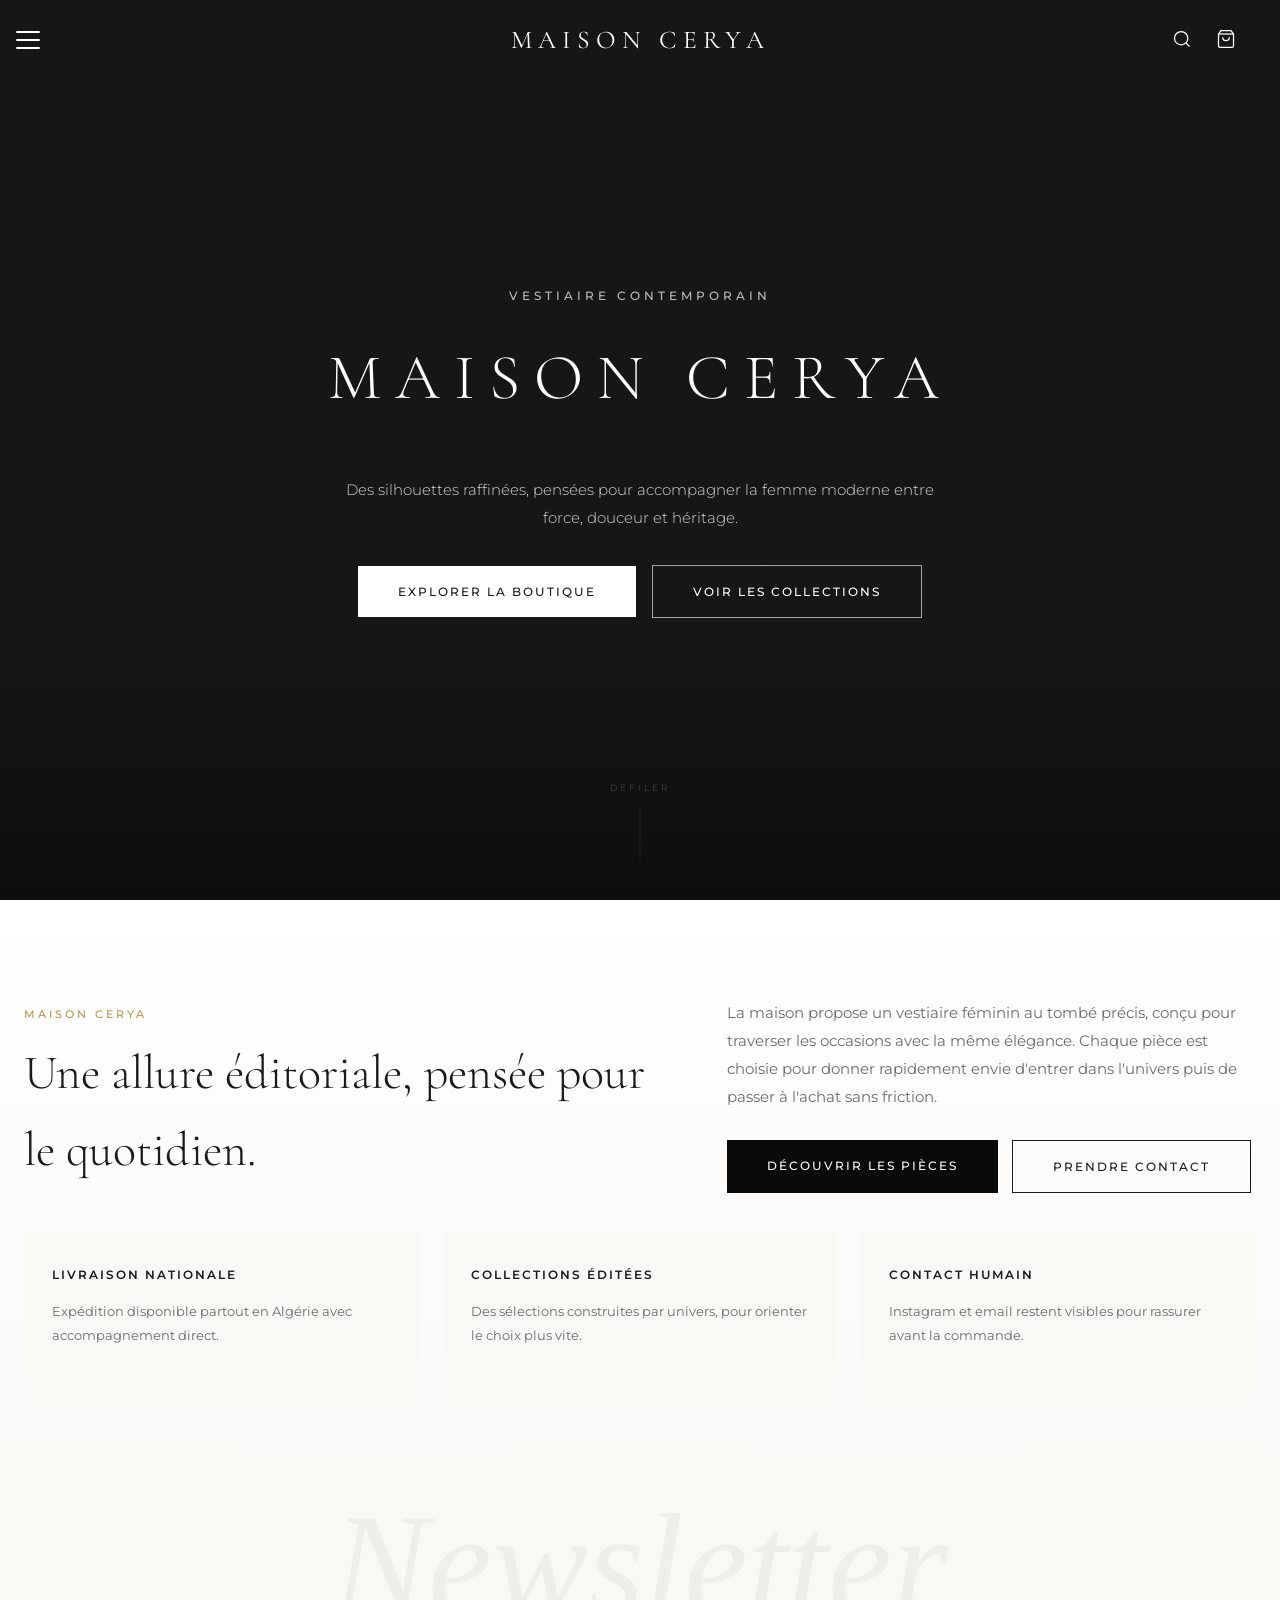
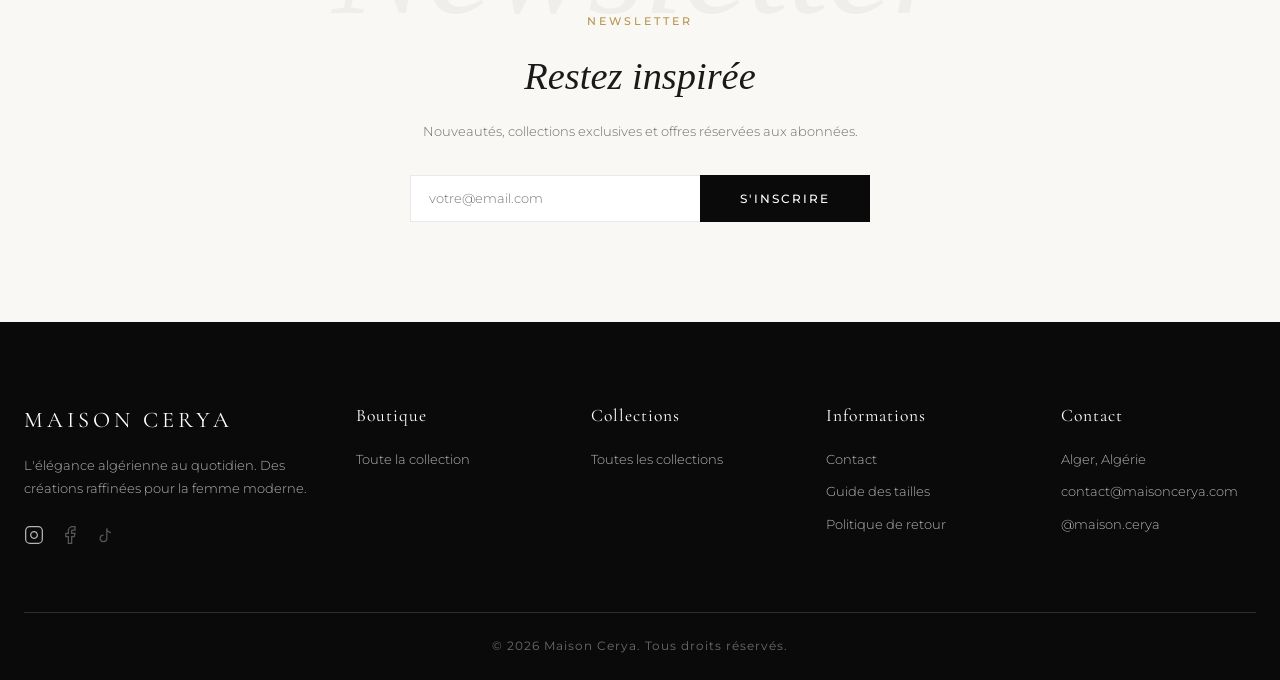
==== commit 0341b0e5: "feat: editorial UX polish from design system handoff Apply seven minimalist refinements identified d" ====
--- a/index.html
+++ b/index.html
@@ -261,6 +261,23 @@
       </div>
     </section>
 
+    <!-- Newsletter -->
+    <section class="newsletter">
+      <div class="container">
+        <div class="newsletter-content">
+          <span class="newsletter-tag">Newsletter</span>
+          <h2>Restez inspirée</h2>
+          <p>
+            Nouveautés, collections exclusives et offres réservées aux abonnées.
+          </p>
+          <form class="newsletter-form" id="newsletterForm">
+            <input type="email" placeholder="votre@email.com" required />
+            <button type="submit" class="btn btn-primary">S'inscrire</button>
+          </form>
+        </div>
+      </div>
+    </section>
+
     <!-- Footer -->
     <footer class="footer">
       <div class="container">
--- a/css/style.css
+++ b/css/style.css
@@ -667,8 +667,7 @@
 }
 
 .landing-value-card {
-  background: rgba(255, 255, 255, 0.82);
-  border: 1px solid rgba(0, 0, 0, 0.06);
+  background: var(--color-cream);
   padding: 28px;
   min-height: 180px;
 }
@@ -693,16 +692,28 @@
   background: var(--color-white);
 }
 
+.landing-featured .products-grid {
+  align-items: end;
+}
+
+.landing-featured .products-grid > .product-card:nth-child(even) {
+  margin-top: 40px;
+}
+
 .landing-hero .hero-scroll span {
-  color: rgba(255, 255, 255, 0.5);
+  color: rgba(255, 255, 255, 0.3);
 }
 
 .landing-hero .scroll-line {
-  background: rgba(255, 255, 255, 0.2);
+  background: rgba(255, 255, 255, 0.12);
 }
 
 .landing-hero .scroll-line::after {
-  background: var(--color-white);
+  background: linear-gradient(
+    180deg,
+    rgba(255, 255, 255, 0) 0%,
+    rgba(255, 255, 255, 0.7) 100%
+  );
 }
 
 /* --- Search Overlay --- */
@@ -968,16 +979,17 @@
 }
 
 .hero-scroll span {
-  font-size: 0.65rem;
-  letter-spacing: 2px;
+  font-size: 0.58rem;
+  letter-spacing: 3px;
   text-transform: uppercase;
   color: var(--color-light-gray);
+  font-weight: 400;
 }
 
 .scroll-line {
   width: 1px;
-  height: 40px;
-  background: var(--color-light-gray);
+  height: 52px;
+  background: var(--color-silver);
   position: relative;
   overflow: hidden;
 }
@@ -988,9 +1000,13 @@
   top: -100%;
   left: 0;
   width: 100%;
-  height: 100%;
-  background: var(--color-dark);
-  animation: scrollDown 2s infinite;
+  height: 60%;
+  background: linear-gradient(
+    180deg,
+    rgba(26, 26, 26, 0) 0%,
+    rgba(26, 26, 26, 0.7) 100%
+  );
+  animation: scrollDown 3s cubic-bezier(0.4, 0, 0.2, 1) infinite;
 }
 
 @keyframes scrollDown {
@@ -1297,26 +1313,60 @@
 /* --- Newsletter --- */
 .newsletter {
   background: var(--color-cream);
-  padding: 80px 24px;
+  padding: 100px 24px;
+  overflow: hidden;
+  position: relative;
+}
+
+.newsletter::before {
+  content: "Newsletter";
+  position: absolute;
+  top: -20px;
+  left: 50%;
+  transform: translateX(-50%);
+  font-family: var(--font-heading);
+  font-size: clamp(5rem, 12vw, 9rem);
+  font-weight: 300;
+  font-style: italic;
+  color: rgba(0, 0, 0, 0.04);
+  white-space: nowrap;
+  user-select: none;
+  pointer-events: none;
+  line-height: 1;
 }
 
 .newsletter-content {
   text-align: center;
-  max-width: 500px;
+  max-width: 460px;
   margin: 0 auto;
+  position: relative;
+}
+
+.newsletter-tag {
+  display: block;
+  font-size: 0.68rem;
+  font-weight: 500;
+  letter-spacing: 3px;
+  text-transform: uppercase;
+  color: var(--color-warm-dark);
+  margin-bottom: 16px;
 }
 
 .newsletter-content h2 {
   font-family: var(--font-heading);
-  font-size: 2rem;
-  font-weight: 300;
+  font-size: clamp(1.8rem, 3vw, 2.4rem);
+  font-weight: 300;
+  font-style: italic;
   margin-bottom: 12px;
+  color: var(--color-dark);
 }
 
 .newsletter-content p {
-  font-size: 0.85rem;
+  font-size: 0.84rem;
   color: var(--color-gray);
   margin-bottom: 32px;
+  font-weight: 300;
+  line-height: 1.7;
 }
 
 .newsletter-form {
@@ -1326,10 +1376,14 @@
 
 .newsletter-form input {
   flex: 1;
-  padding: 16px 20px;
+  padding: 14px 18px;
   border: 1px solid var(--color-silver);
+  border-right: none;
   background: var(--color-white);
+  font-family: var(--font-body);
   font-size: 0.8rem;
+  font-weight: 300;
+  outline: none;
 }
 
 .newsletter-form .btn {
@@ -2225,12 +2279,28 @@
     gap: 16px;
   }
 
+  .landing-featured .products-grid {
+    align-items: stretch;
+  }
+
+  .landing-featured .products-grid > .product-card:nth-child(even) {
+    margin-top: 0;
+  }
+
   .instagram-grid {
     grid-template-columns: repeat(3, 1fr);
   }
 
+  .newsletter {
+    padding: 60px 24px;
+  }
+
   .newsletter-form {
     flex-direction: column;
+  }
+
+  .newsletter-form input {
+    border-right: 1px solid var(--color-silver);
   }
 
   .newsletter-form .btn {
@@ -2430,7 +2500,9 @@
   border-bottom: 1px solid var(--color-charcoal);
   text-decoration: none;
   color: var(--color-white);
-  transition: all 0.4s ease;
+  background: transparent;
+  transition: padding 0.4s cubic-bezier(0.25, 0.46, 0.45, 0.94),
+    background 0.4s ease, color 0.4s ease;
 }
 
 .collection-teaser-item:first-child {
@@ -2438,7 +2510,13 @@
 }
 
 .collection-teaser-item:hover {
-  padding-left: 12px;
+  padding-left: 16px;
+  padding-right: 16px;
+  background: rgba(201, 169, 110, 0.06);
+}
+
+.collection-teaser-item:hover .collection-teaser-name {
+  color: var(--color-warm-light);
 }
 
 .collection-teaser-name {
@@ -2446,6 +2524,7 @@
   font-size: clamp(1.4rem, 3vw, 2rem);
   font-weight: 300;
   letter-spacing: 1px;
+  transition: color 0.4s ease;
 }
 
 .collection-teaser-arrow {
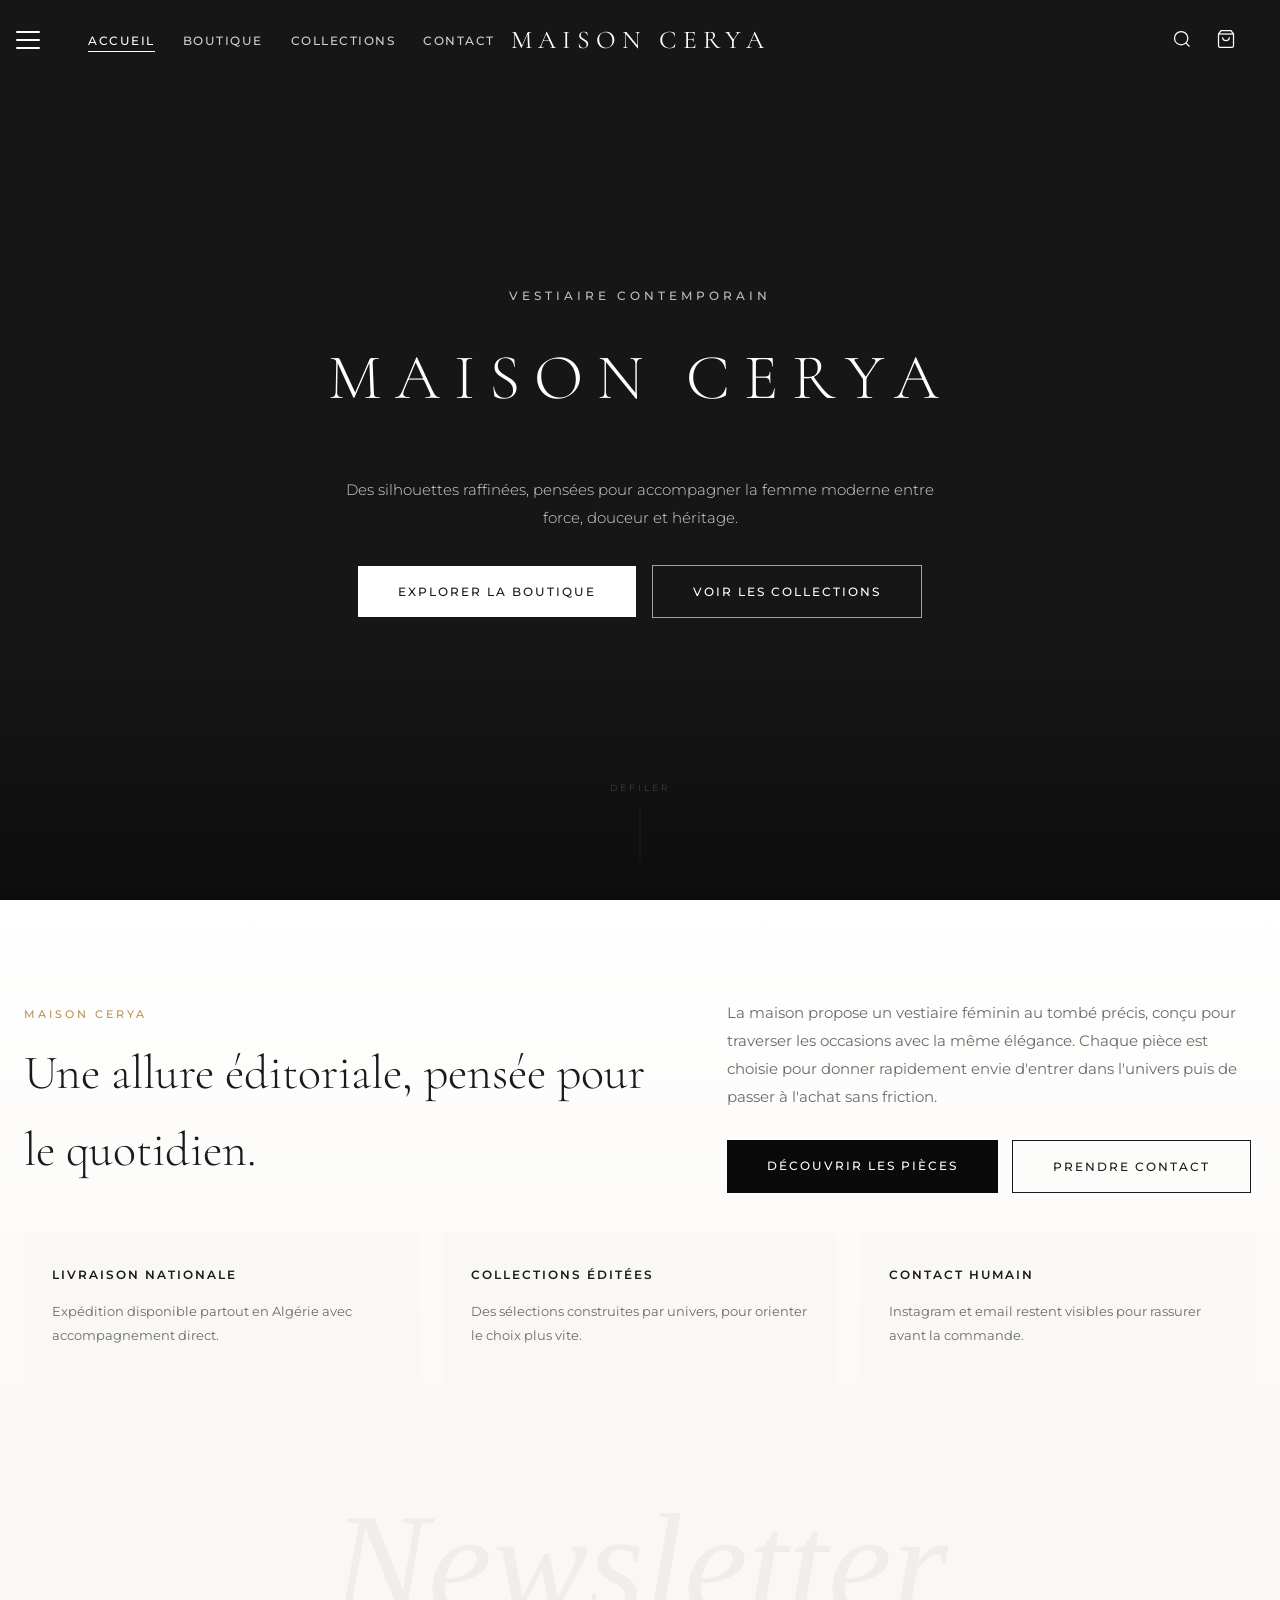
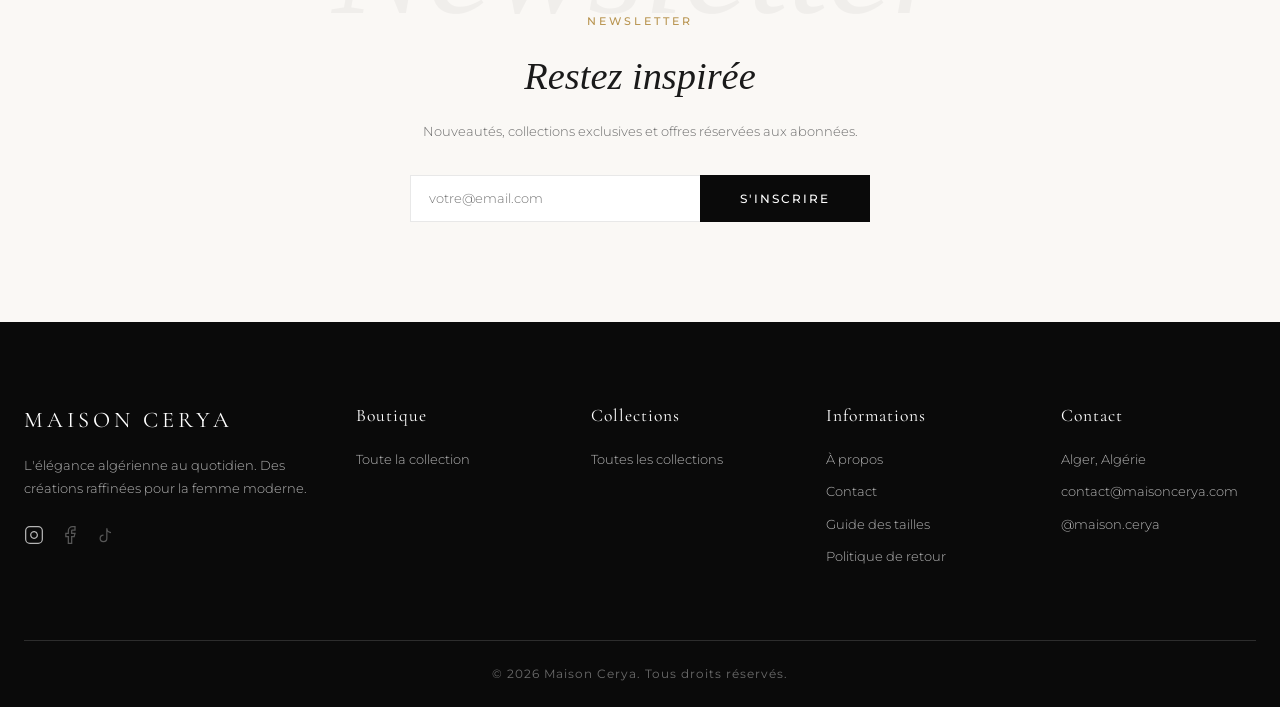
==== commit e3f94cf9: "fix: full UX/design/technical polish pass Technical fixes: - Handle Shopify load failures: spinners " ====
--- a/index.html
+++ b/index.html
@@ -8,6 +8,13 @@
       name="description"
       content="Maison Cerya — Marque de vêtements pour femmes alliant tradition algérienne et élégance moderne."
     />
+    <meta name="theme-color" content="#0a0a0a" />
+    <meta property="og:site_name" content="Maison Cerya" />
+    <meta property="og:type" content="website" />
+    <meta property="og:title" content="Maison Cerya — Élégance Algérienne" />
+    <meta property="og:description" content="Maison Cerya — Marque de vêtements pour femmes alliant tradition algérienne et élégance moderne." />
+    <meta property="og:locale" content="fr_FR" />
+    <link rel="icon" href="data:image/svg+xml,%3Csvg%20xmlns%3D%27http%3A%2F%2Fwww.w3.org%2F2000%2Fsvg%27%20viewBox%3D%270%200%2064%2064%27%3E%3Crect%20width%3D%2764%27%20height%3D%2764%27%20fill%3D%27%230a0a0a%27%2F%3E%3Ctext%20x%3D%2732%27%20y%3D%2745%27%20font-family%3D%27Georgia%2Cserif%27%20font-size%3D%2738%27%20fill%3D%27%23c9a96e%27%20text-anchor%3D%27middle%27%3EC%3C%2Ftext%3E%3C%2Fsvg%3E" />
     <link rel="preconnect" href="https://fonts.googleapis.com" />
     <link rel="preconnect" href="https://fonts.gstatic.com" crossorigin />
     <link
@@ -20,7 +27,12 @@
     <!-- Navigation -->
     <nav class="navbar navbar--landing" id="navbar">
       <div class="nav-container">
-        <button class="menu-toggle" id="menuToggle" aria-label="Menu">
+        <button
+          class="menu-toggle"
+          id="menuToggle"
+          aria-label="Menu"
+          aria-expanded="false"
+        >
           <span></span>
           <span></span>
           <span></span>
@@ -76,13 +88,14 @@
 
     <!-- Sidebar Navigation -->
     <div class="sidebar-overlay" id="sidebarOverlay"></div>
-    <nav class="sidebar-nav" id="sidebarNav">
+    <nav class="sidebar-nav" id="sidebarNav" aria-label="Menu principal">
       <div class="sidebar-content">
         <div class="sidebar-col sidebar-main-links">
           <ul>
             <li><a href="index.html">Accueil</a></li>
             <li><a href="shop.html">Boutique</a></li>
             <li><a href="collections.html">Collections</a></li>
+            <li><a href="about.html">À propos</a></li>
             <li><a href="contact.html">Contact</a></li>
           </ul>
         </div>
@@ -94,13 +107,20 @@
     </nav>
 
     <!-- Search Overlay -->
-    <div class="search-overlay" id="searchOverlay">
+    <div
+      class="search-overlay"
+      id="searchOverlay"
+      role="dialog"
+      aria-modal="true"
+      aria-label="Recherche"
+    >
       <div class="search-container">
         <input
           type="text"
           placeholder="Rechercher..."
           id="searchInput"
           autocomplete="off"
+          aria-label="Rechercher un produit"
         />
         <button class="search-close" id="searchClose" aria-label="Fermer">
           <svg
@@ -120,7 +140,13 @@
 
     <!-- Cart Sidebar -->
     <div class="cart-overlay" id="cartOverlay"></div>
-    <div class="cart-sidebar" id="cartSidebar">
+    <div
+      class="cart-sidebar"
+      id="cartSidebar"
+      role="dialog"
+      aria-modal="true"
+      aria-label="Panier"
+    >
       <div class="cart-header">
         <h3>Votre Panier</h3>
         <button class="cart-close" id="cartClose" aria-label="Fermer">
@@ -271,7 +297,13 @@
             Nouveautés, collections exclusives et offres réservées aux abonnées.
           </p>
           <form class="newsletter-form" id="newsletterForm">
-            <input type="email" placeholder="votre@email.com" required />
+            <input
+              type="email"
+              name="email"
+              placeholder="votre@email.com"
+              aria-label="Votre adresse email"
+              required
+            />
             <button type="submit" class="btn btn-primary">S'inscrire</button>
           </form>
         </div>
@@ -351,6 +383,7 @@
           <div class="footer-col">
             <h4>Informations</h4>
             <ul>
+              <li><a href="about.html">À propos</a></li>
               <li><a href="contact.html">Contact</a></li>
               <li><a href="guide-tailles.html">Guide des tailles</a></li>
               <li><a href="retours.html">Politique de retour</a></li>
--- a/css/style.css
+++ b/css/style.css
@@ -506,8 +506,9 @@
   background: var(--color-dark);
 }
 
-/* Hide logo and icons when sidebar is open — only toggle visible */
+/* Hide logo, links and icons when sidebar is open — only toggle visible */
 body.sidebar-open .logo,
+body.sidebar-open .nav-links,
 body.sidebar-open .nav-icons {
   opacity: 0;
   pointer-events: none;
@@ -2252,9 +2253,24 @@
 
 @media (max-width: 768px) {
   .logo {
+    /* In flow next to the burger: clear the 56px absolute toggle */
     position: relative;
     left: auto;
     transform: none;
+    margin-left: 40px;
+    max-width: calc(100vw - 180px);
+    overflow: hidden;
+    text-align: left;
+  }
+
+  .logo-text {
+    font-size: 1.2rem;
+    letter-spacing: 3px;
+    white-space: nowrap;
+    overflow: hidden;
+    text-overflow: ellipsis;
+    display: inline-block;
+    max-width: 100%;
   }
 
   .nav-container {
@@ -2437,8 +2453,8 @@
   }
 
   .logo-text {
-    font-size: 1.2rem;
-    letter-spacing: 4px;
+    font-size: 1rem;
+    letter-spacing: 2px;
   }
 
   .hero {
@@ -2659,3 +2675,120 @@
     padding: 10px 0;
   }
 }
+
+/* --- UX & Accessibility Polish --- */
+
+/* Keyboard focus (outline is otherwise removed on inputs) */
+a:focus-visible,
+button:focus-visible,
+input:focus-visible,
+select:focus-visible,
+textarea:focus-visible {
+  outline: 2px solid var(--color-warm-dark);
+  outline-offset: 2px;
+}
+
+/* Primary nav links visible on large screens (burger keeps the full menu) */
+@media (min-width: 1200px) {
+  .nav-links {
+    display: flex;
+    gap: 28px;
+    margin-left: 48px;
+  }
+
+  .navbar--landing:not(.scrolled) .nav-links a {
+    color: rgba(255, 255, 255, 0.8);
+  }
+
+  .navbar--landing:not(.scrolled) .nav-links a:hover,
+  .navbar--landing:not(.scrolled) .nav-links a.active {
+    color: var(--color-white);
+  }
+
+  .navbar--landing:not(.scrolled) .nav-links a::after {
+    background: var(--color-white);
+  }
+}
+
+/* Spinner and empty state span the full product grid */
+.products-grid .loading-spinner,
+.coll-products-grid .loading-spinner,
+.products-grid .shop-empty-state,
+.coll-products-grid .shop-empty-state {
+  grid-column: 1 / -1;
+}
+
+/* Sold out products */
+.product-badge--soldout {
+  background: var(--color-white);
+  color: var(--color-dark);
+  border: 1px solid var(--color-silver);
+}
+
+.product-card--soldout .product-image img,
+.product-card--soldout .product-placeholder {
+  opacity: 0.55;
+  filter: grayscale(35%);
+}
+
+.product-quick-add:disabled {
+  color: var(--color-gray);
+  cursor: not-allowed;
+}
+
+.size-btn.disabled,
+.size-btn:disabled {
+  opacity: 0.35;
+  cursor: not-allowed;
+  text-decoration: line-through;
+}
+
+.size-btn.disabled:hover,
+.size-btn:disabled:hover {
+  border-color: var(--color-silver);
+  background: transparent;
+  color: inherit;
+}
+
+.add-to-cart-btn:disabled {
+  background: var(--color-silver);
+  color: var(--color-gray);
+  cursor: not-allowed;
+}
+
+.add-to-cart-btn:disabled:hover {
+  background: var(--color-silver);
+}
+
+#checkoutBtn:disabled {
+  opacity: 0.65;
+  cursor: wait;
+}
+
+/* Anchored collection sections land below the fixed header */
+.coll-section,
+.coll-archived-group {
+  scroll-margin-top: calc(
+    var(--header-height) + var(--announcement-height) + 16px
+  );
+}
+
+/* Respect reduced-motion preferences */
+@media (prefers-reduced-motion: reduce) {
+  html {
+    scroll-behavior: auto;
+  }
+
+  *,
+  *::before,
+  *::after {
+    transition-duration: 0.01ms !important;
+    animation-duration: 0.01ms !important;
+    animation-iteration-count: 1 !important;
+  }
+
+  .fade-up {
+    opacity: 1;
+    transform: none;
+  }
+}
